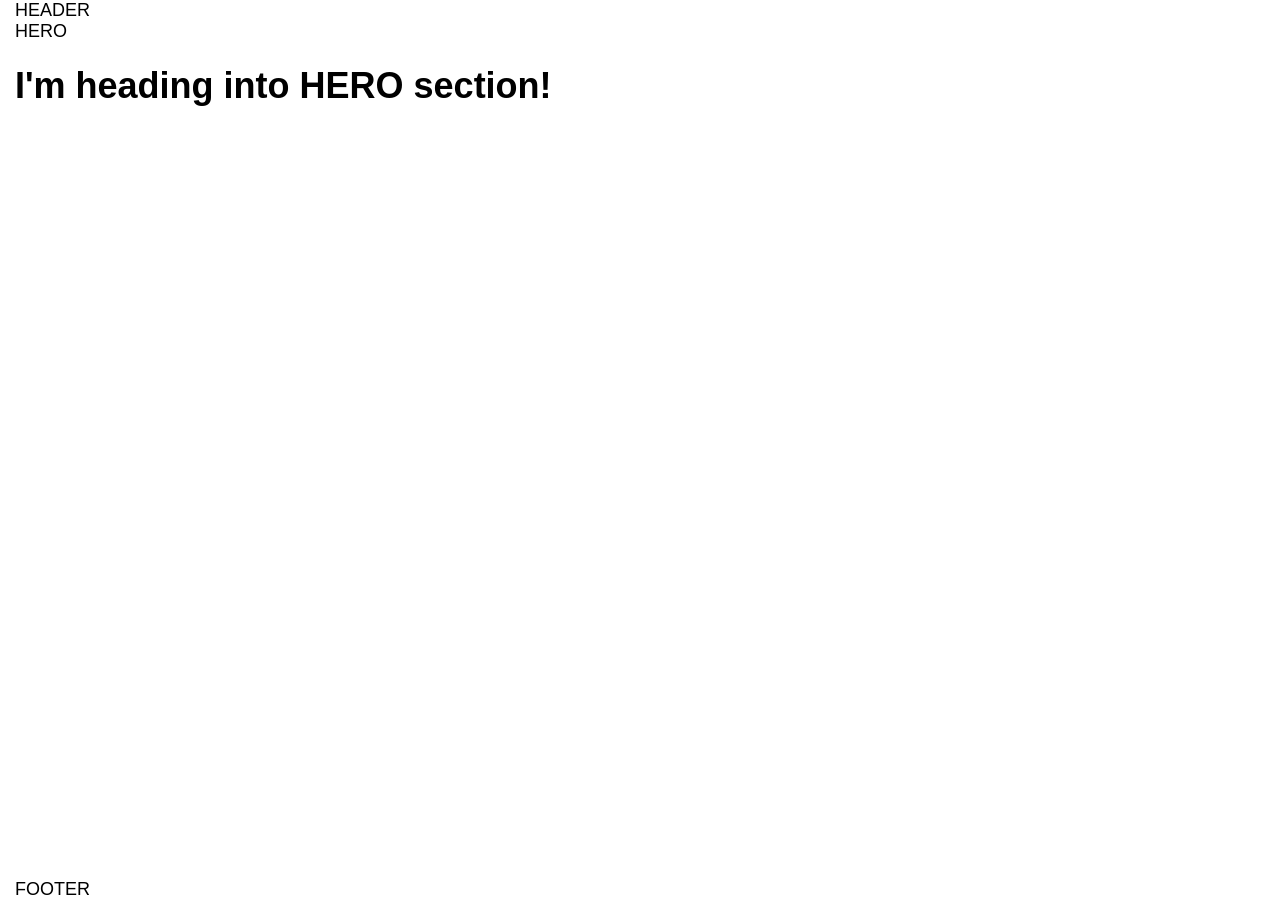
==== app/index.html @ 611d0b97 "initial commit" ====
<!DOCTYPE html>
<html lang="ru" class="html">

<head>
	<!-- Кодировка -->
	<meta charset="UTF-8">
	<!-- Настройки viewport -->
	<meta name="viewport" content="width=device-width, viewport-fit=cover, initial-scale=1.0" />
	<meta http-equiv="X-UA-Compatible" content="IE=edge">
	<!-- Отключение вызова текстовых номеров и почты -->
	<meta name="format-detection" content='telephone=no' />
	<meta name="format-detection" content='address=no' />

	<meta name="theme-color" content='#ffffff' />

	<!-- SEO META Краткое описание, ключевые слова -->
	<meta name="description" content="description" />
	<meta name="keywords" content="keywords" />
	<!-- Ссылка на сайт -->

	<!--  Индексирование странички
		<meta name="robots" content="" />
		Полный запрет - content="noindex, nofollow" или content="none"
		Запрет индексации картинок и ссылок content="noimage, nofollow"
		
		Информация
		<meta name="Author" content="-" />
		<meta name="Copyright" content="-" />
		<meta name="Address" content="-" />
	
		Редирект | перенаправление
		<meta http-equiv='refresh' content='0;url=' /> *0 - время перед началом переадресации в секундах, url - ссылка куда переадресовывать
	
	
		Информации о странице, которая будет выводится в записи социальной сети при репосте сайта (Open Graph)
			Локализация сайта
		<meta property="og:locale" content="ru_RU" />
	
		Тип контента
		<meta property="og:type" content="article" />
	
		Название сайта 
		<meta property="og:site_name" content=""/>
	
	Заголовок страницы
		<meta property="og:title" content=""/>
	
	Описание страницы 
		<meta property="og:description" content=""/>
	
	Ссылка на текущую страницу
		<meta property="og:url" content=""/>
	
	Изображение
		<meta property="og:image" content=""/>  *вставить ссылку в content
	
	
		Twitter Cards
		<meta name="twitter:card" content="summary">
	
		Имя/логин автора 
		<meta name="twitter:site" content="Имя">
	
		Название страницы 
		<meta name="twitter:title" content="META теги">
	
		Описание страницы 
		<meta name="twitter:description" content="про META теги">
	
		Cсылка на изображение
		<meta name="twitter:image" content=""> *вставить ссылку в content	
	-->
	<!-- Favicons -->
	<link rel="apple-touch-icon" sizes="57x57" href="resources/favicons/apple-icon-57x57.png">
	<link rel="apple-touch-icon" sizes="60x60" href="resources/favicons/apple-icon-60x60.png">
	<link rel="apple-touch-icon" sizes="72x72" href="resources/favicons/apple-icon-72x72.png">
	<link rel="apple-touch-icon" sizes="76x76" href="resources/favicons/apple-icon-76x76.png">
	<link rel="apple-touch-icon" sizes="114x114" href="resources/favicons/apple-icon-114x114.png">
	<link rel="apple-touch-icon" sizes="120x120" href="resources/favicons/apple-icon-120x120.png">
	<link rel="apple-touch-icon" sizes="144x144" href="resources/favicons/apple-icon-144x144.png">
	<link rel="apple-touch-icon" sizes="152x152" href="resources/favicons/apple-icon-152x152.png">
	<link rel="apple-touch-icon" sizes="180x180" href="resources/favicons/apple-icon-180x180.png">
	<link rel="icon" type="image/png" sizes="192x192" href="resources/favicons/android-icon-192x192.png">
	<link rel="icon" type="image/png" sizes="32x32" href="resources/favicons/favicon-32x32.png">
	<link rel="icon" type="image/png" sizes="96x96" href="resources/favicons/favicon-96x96.png">
	<link rel="icon" type="image/png" sizes="16x16" href="resources/favicons/favicon-16x16.png">
	<link rel="manifest" href="resources/favicons/manifest.json">
	<meta name="msapplication-TileColor" content="#ffffff">
	<meta name="msapplication-TileImage" content="resources/favicons/ms-icon-144x144.png">
	<meta name="theme-color" content="#ffffff">
	<!--  -->

	<link rel="preload" href="fonts/FuturaPT-Bold.woff2" as="font" type="font/woff2" crossorigin />
	<link rel="preload" href="fonts/FuturaPT-Medium.woff2" as="font" type="font/woff2" crossorigin />
	<link rel="preload" href="fonts/FuturaPT-Book.woff2" as="font" type="font/woff2" crossorigin />

	<!-- <link rel="stylesheet" href="resources/libs/swiper-bundle.min.css" /> -->
	<link rel="stylesheet" href="css/main.min.css" />
	<title>App Title</title>
</head>

<body class="body">
	<header class="header fixed-padding" id="header">
	<div class="header__container container">
		HEADER
	</div>
</header>
	<main class="main-content">
		<section class="hero" id="hero">
	<div class="hero__container container">
		HERO
		<h1 class="hero__heading">I'm heading into HERO section! </h1>
	</div>
</section>
	</main>
	<footer class="footer">
	<div class="footer__container container">
		FOOTER
	</div>
</footer>
	

	<!-- <script src="resources/libs/swiper-bundle.min.js"></script> -->
	<script src="js/main.js"></script>
</body>

</html>
---- app/css/main.min.css ----
html{line-height:1.15;-webkit-text-size-adjust:100%}body{margin:0}details,main{display:block}h1{font-size:2em;margin:.67em 0}hr{-webkit-box-sizing:content-box;box-sizing:content-box;height:0;overflow:visible}code,kbd,pre,samp{font-family:monospace,monospace;font-size:1em}a{background-color:transparent}abbr[title]{border-bottom:none;text-decoration:underline;-webkit-text-decoration:underline dotted;text-decoration:underline dotted}b,strong{font-weight:bolder}small{font-size:80%}sub,sup{font-size:75%;line-height:0;position:relative;vertical-align:baseline}sub{bottom:-.25em}sup{top:-.5em}img{border-style:none;vertical-align:top}button,input,optgroup,select,textarea{font-family:inherit;font-size:100%;line-height:1.15;margin:0}button,input{overflow:visible}button,select{text-transform:none}[type=button],[type=reset],[type=submit],button{-webkit-appearance:button}[type=button]::-moz-focus-inner,[type=reset]::-moz-focus-inner,[type=submit]::-moz-focus-inner,button::-moz-focus-inner{border-style:none;padding:0}[type=button]:-moz-focusring,[type=reset]:-moz-focusring,[type=submit]:-moz-focusring,button:-moz-focusring{outline:ButtonText dotted 1px}legend{-webkit-box-sizing:border-box;box-sizing:border-box;color:inherit;display:table;max-width:100%;padding:0;white-space:normal}progress{vertical-align:baseline}textarea{overflow:auto}[type=checkbox],[type=radio]{-webkit-box-sizing:border-box;box-sizing:border-box;padding:0}[type=number]::-webkit-inner-spin-button,[type=number]::-webkit-outer-spin-button{height:auto}[type=search]{-webkit-appearance:textfield}[type=search]::-webkit-search-decoration{-webkit-appearance:none}::-webkit-file-upload-button{-webkit-appearance:button;font:inherit}summary{display:list-item}[hidden],template{display:none}fieldset{margin:0;padding:0;border:0}button,input[type=checkbox],input[type=radio],input[type=reset],input[type=submit]{cursor:pointer}button:disabled{cursor:default}label{cursor:pointer;-webkit-user-select:none;-moz-user-select:none;-ms-user-select:none;user-select:none}:root{--color-bg:#fff;--color-font:#000}.btn-reset,.input-reset,.link-reset,.list-reset,.text-reset{margin:0;padding:0}*,::after,::before{-webkit-box-sizing:inherit;box-sizing:inherit}.html{-webkit-box-sizing:border-box;box-sizing:border-box;height:100%;width:100%;scroll-behavior:smooth;font-size:100%}.body{display:-webkit-box;display:-ms-flexbox;display:flex;-webkit-box-orient:vertical;-webkit-box-direction:normal;-ms-flex-direction:column;flex-direction:column;width:100%;height:100%;background-color:var(--color-bg);color:var(--color-font);font-family:FuturaPT,sans-serif;font-size:18px}.body::-webkit-scrollbar{width:10px;height:8px;background-color:#fff}.body::-webkit-scrollbar-thumb{background-color:#f85050;border-radius:20px}.header{-webkit-box-flex:0;-ms-flex:0 0 auto;flex:0 0 auto}.main-content{-webkit-box-flex:1;-ms-flex:1 0 auto;flex:1 0 auto;overflow:hidden}.footer{-webkit-box-flex:0;-ms-flex:0 0 auto;flex:0 0 auto}.lock{overflow:hidden}.ios-lock{overflow:hidden;height:100vh;position:fixed;left:0;top:0;width:100%}.container{max-width:1522px;padding-left:15px;padding-right:15px;margin:0 auto}@media (max-width:767.98px) and (orientation:portrait){.container{padding-left:10px;padding-right:10px}}@media (max-height:479.98px) and (max-width:1023px) and (orientation:landscape){.container{padding-left:50px;padding-right:50px}}/*! Basic */.visually-hidden{position:absolute!important;clip:rect(1px 1px 1px 1px);clip:rect(1px,1px,1px,1px);height:1px!important;width:1px!important;padding:0!important;border:0!important;overflow:hidden}/*! Reset classes */.btn-reset{width:auto;border:0;background:0 0;outline:0;color:inherit;font-family:inherit;font:inherit;cursor:pointer;-webkit-font-smoothing:inherit;-moz-osx-font-smoothing:inherit;-webkit-appearance:none;-webkit-transition:-webkit-box-shadow .3s;-o-transition:box-shadow .3s;transition:box-shadow .3s,-webkit-box-shadow .3s}.btn-reset::-moz-focus-inner{border:0;padding:0}.link-reset{outline:0;color:inherit;text-decoration:none}.link-reset:visited{text-decoration:none}.input-reset{outline:0;-webkit-appearance:none}.input-reset::-ms-clear{display:none}.input-reset::-webkit-search-cancel-button,.input-reset::-webkit-search-decoration{-webkit-appearance:none;appearance:none}@media (min-width:992px){.btn-reset:focus{-webkit-box-shadow:0 0 0 3px #8edc44;box-shadow:0 0 0 3px #8edc44;-webkit-transition:-webkit-box-shadow .3s;transition:box-shadow .3s;-o-transition:box-shadow .3s;transition:box-shadow .3s,-webkit-box-shadow .3s}.btn-reset:focus-visible{-webkit-box-shadow:0 0 0 3px #8edc44;box-shadow:0 0 0 3px #8edc44;-webkit-transition:-webkit-box-shadow .3s;transition:box-shadow .3s;-o-transition:box-shadow .3s;transition:box-shadow .3s,-webkit-box-shadow .3s}.btn-reset:focus:not(:focus-visible){-webkit-box-shadow:none;box-shadow:none;-webkit-transition:-webkit-box-shadow .3s;transition:box-shadow .3s;-o-transition:box-shadow .3s;transition:box-shadow .3s,-webkit-box-shadow .3s}.link-reset:focus{-webkit-box-shadow:0 0 0 3px #8edc44;box-shadow:0 0 0 3px #8edc44;-webkit-transition:-webkit-box-shadow .3s;transition:box-shadow .3s;-o-transition:box-shadow .3s;transition:box-shadow .3s,-webkit-box-shadow .3s}.link-reset:focus-visible{-webkit-box-shadow:0 0 0 3px #8edc44;box-shadow:0 0 0 3px #8edc44;-webkit-transition:-webkit-box-shadow .3s;transition:box-shadow .3s;-o-transition:box-shadow .3s;transition:box-shadow .3s,-webkit-box-shadow .3s}.link-reset:focus:not(:focus-visible){-webkit-box-shadow:none;box-shadow:none;-webkit-transition:-webkit-box-shadow .3s;transition:box-shadow .3s;-o-transition:box-shadow .3s;transition:box-shadow .3s,-webkit-box-shadow .3s}.input-reset:focus{-webkit-box-shadow:0 0 0 3px #8edc44;box-shadow:0 0 0 3px #8edc44;-webkit-transition:-webkit-box-shadow .3s;transition:box-shadow .3s;-o-transition:box-shadow .3s;transition:box-shadow .3s,-webkit-box-shadow .3s}.input-reset:focus-visible{-webkit-box-shadow:0 0 0 3px #8edc44;box-shadow:0 0 0 3px #8edc44;-webkit-transition:-webkit-box-shadow .3s;transition:box-shadow .3s;-o-transition:box-shadow .3s;transition:box-shadow .3s,-webkit-box-shadow .3s}.input-reset:focus:not(:focus-visible){-webkit-box-shadow:none;box-shadow:none;-webkit-transition:-webkit-box-shadow .3s;transition:box-shadow .3s;-o-transition:box-shadow .3s;transition:box-shadow .3s,-webkit-box-shadow .3s}}.list-reset{text-indent:0;list-style:url("data:image/svg+xml,%3Csvg xmlns='http://www.w3.org/2000/svg'/%3E");line-height:1}.text-reset{font-size:inherit;font-weight:400;font-style:normal;line-height:1}.main-heading{font-size:64px;font-weight:700}@media (max-width:1507px){.main-heading{font-size:45px}}@media (max-width:991.98px){.main-heading{font-size:35px}}@media (max-width:767.98px){.main-heading{font-size:30px}}@media (max-width:479.98px){.main-heading{font-size:20px}}.main-text{font-weight:400;font-size:18px;line-height:1.1}@media (max-width:991.98px){.main-text{font-size:16px}}@media (max-width:767.98px){.main-text{font-size:16px}}@media (max-width:479.98px){.main-text{font-size:16px}}
/*# sourceMappingURL=main.min.css.map */
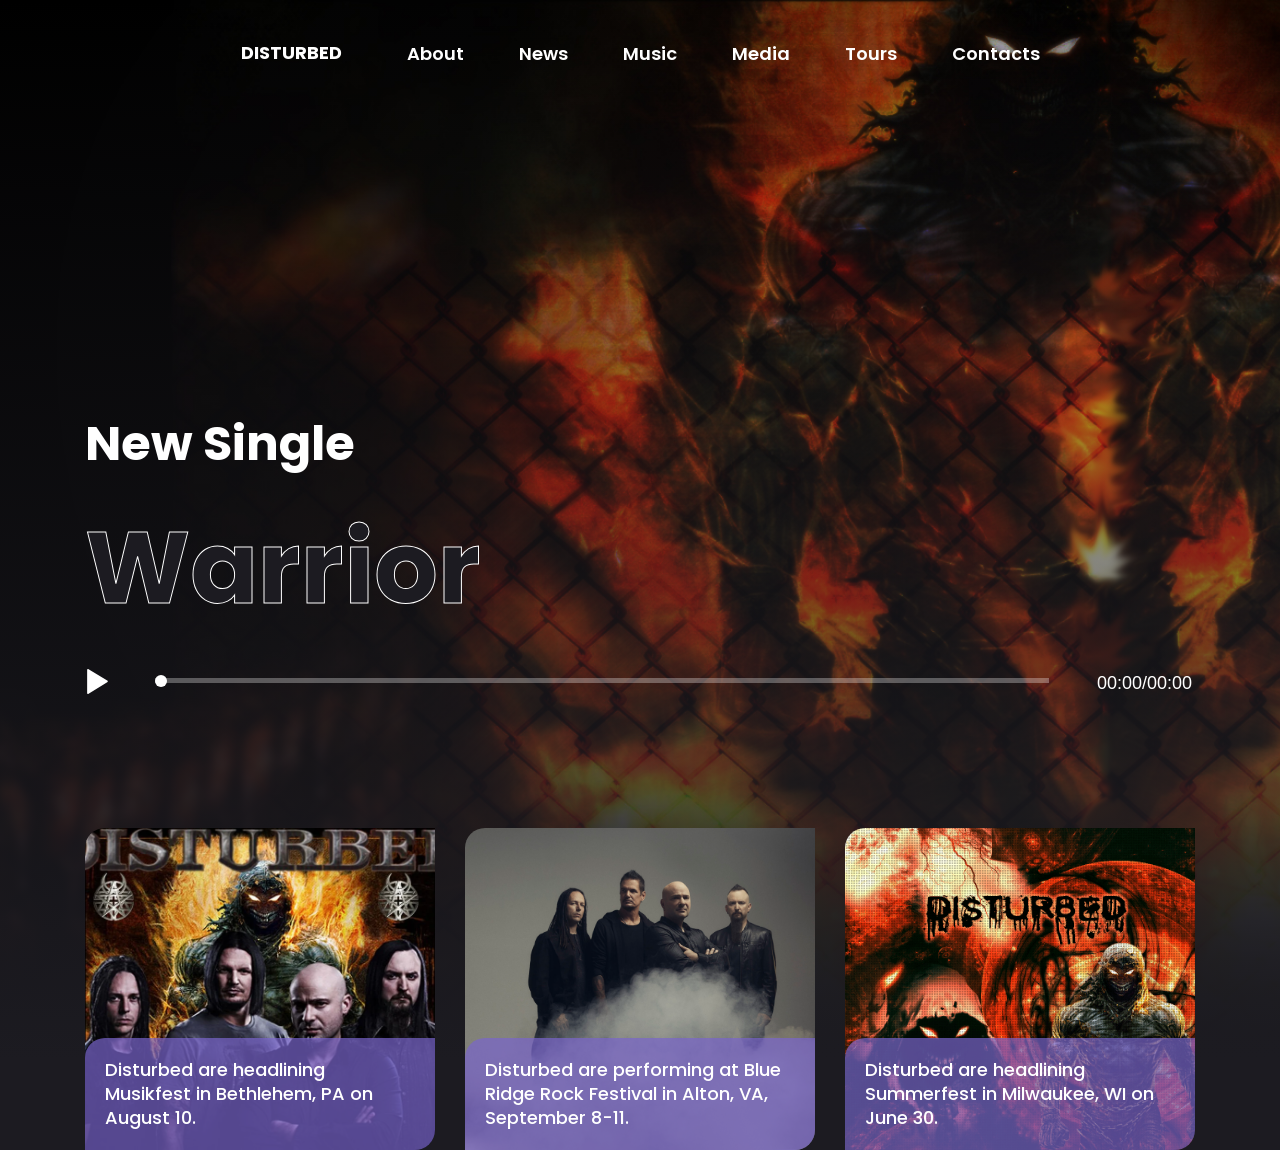
==== commit a5b00499: "feat: hero section" ====
--- a/app/index.html
+++ b/app/index.html
@@ -11,65 +11,28 @@
 	<meta name="format-detection" content='telephone=no' />
 	<meta name="format-detection" content='address=no' />
 
-	<meta name="theme-color" content='#ffffff' />
+	<meta name="theme-color" content='#1c1b21' />
 
 	<!-- SEO META Краткое описание, ключевые слова -->
-	<meta name="description" content="description" />
-	<meta name="keywords" content="keywords" />
-	<!-- Ссылка на сайт -->
+	<link rel="canonical" href="https://grafit-off.github.io/disturbed/build/">
+	<meta name="robots" content="index, follow">
+	<link rel="shortlink" href="https://grafit-off.github.io/disturbed/build/">
+	<meta name="description" content="The official Disturbed website">
+	<meta name="keywords"
+		content="Disturbed, David Draiman, Dan Donegan, Mike Wengren, Jon Moyer, Evolution, Are You Ready, Rock, Metal, Heavy Metal, Sound of Silence, New Album, New Music, Tour, Merch, Tour Dates, Preorder, Pre-order">
+	<meta property="og:site_name" content="Disturbed">
+	<meta property="og:type" content="website">
+	<meta property="og:url" content="https://grafit-off.github.io/disturbed/build/">
+	<meta property="og:title" content="Disturbed | Official Website">
+	<meta property="og:description" content="The official Disturbed website">
+	<meta property="og:image"
+		content="https://www.disturbed1.com/sites/g/files/g2000013371/files/2021-12/Disturbed-FBOG_0.jpg">
+	<meta name="twitter:card" content="summary_large_image">
+	<meta name="twitter:description" content="The official Disturbed website">
+	<meta name="twitter:title" content="Disturbed | Official Website">
+	<meta name="twitter:image"
+		content="https://www.disturbed1.com/sites/g/files/g2000013371/files/2021-12/Disturbed-FBOG_0.jpg">
 
-	<!--  Индексирование странички
-		<meta name="robots" content="" />
-		Полный запрет - content="noindex, nofollow" или content="none"
-		Запрет индексации картинок и ссылок content="noimage, nofollow"
-		
-		Информация
-		<meta name="Author" content="-" />
-		<meta name="Copyright" content="-" />
-		<meta name="Address" content="-" />
-	
-		Редирект | перенаправление
-		<meta http-equiv='refresh' content='0;url=' /> *0 - время перед началом переадресации в секундах, url - ссылка куда переадресовывать
-	
-	
-		Информации о странице, которая будет выводится в записи социальной сети при репосте сайта (Open Graph)
-			Локализация сайта
-		<meta property="og:locale" content="ru_RU" />
-	
-		Тип контента
-		<meta property="og:type" content="article" />
-	
-		Название сайта 
-		<meta property="og:site_name" content=""/>
-	
-	Заголовок страницы
-		<meta property="og:title" content=""/>
-	
-	Описание страницы 
-		<meta property="og:description" content=""/>
-	
-	Ссылка на текущую страницу
-		<meta property="og:url" content=""/>
-	
-	Изображение
-		<meta property="og:image" content=""/>  *вставить ссылку в content
-	
-	
-		Twitter Cards
-		<meta name="twitter:card" content="summary">
-	
-		Имя/логин автора 
-		<meta name="twitter:site" content="Имя">
-	
-		Название страницы 
-		<meta name="twitter:title" content="META теги">
-	
-		Описание страницы 
-		<meta name="twitter:description" content="про META теги">
-	
-		Cсылка на изображение
-		<meta name="twitter:image" content=""> *вставить ссылку в content	
-	-->
 	<!-- Favicons -->
 	<link rel="apple-touch-icon" sizes="57x57" href="resources/favicons/apple-icon-57x57.png">
 	<link rel="apple-touch-icon" sizes="60x60" href="resources/favicons/apple-icon-60x60.png">
@@ -90,37 +53,98 @@
 	<meta name="theme-color" content="#ffffff">
 	<!--  -->
 
-	<link rel="preload" href="fonts/FuturaPT-Bold.woff2" as="font" type="font/woff2" crossorigin />
-	<link rel="preload" href="fonts/FuturaPT-Medium.woff2" as="font" type="font/woff2" crossorigin />
-	<link rel="preload" href="fonts/FuturaPT-Book.woff2" as="font" type="font/woff2" crossorigin />
+	<link rel="preload" href="fonts/Poppins-Bold.woff2" as="font" type="font/woff2" crossorigin />
+	<link rel="preload" href="fonts/Poppins-Medium.woff2" as="font" type="font/woff2" crossorigin />
+	<link rel="preload" href="fonts/Poppins-Regular.woff2" as="font" type="font/woff2" crossorigin />
+	<link rel="preload" href="fonts/Poppins-SemiBold.woff2" as="font" type="font/woff2" crossorigin />
 
+	<link rel="stylesheet" href="resources/libs/openplayer.min.css" />
 	<!-- <link rel="stylesheet" href="resources/libs/swiper-bundle.min.css" /> -->
 	<link rel="stylesheet" href="css/main.min.css" />
-	<title>App Title</title>
+	<title>Disturbed | Official Website</title>
 </head>
 
 <body class="body">
 	<header class="header fixed-padding" id="header">
 	<div class="header__container container">
-		HEADER
+		<a class="header__logo link-reset">
+			DISTURBed
+		</a>
+		<nav class="header__nav nav">
+			<ul class="nav__list list-reset">
+				<li class="nav__item">
+					<a href="#" class="nav__link link-reset">About</a>
+				</li>
+				<li class="nav__item">
+					<a href="#" class="nav__link link-reset">News</a>
+				</li>
+				<li class="nav__item">
+					<a href="#" class="nav__link link-reset">Music</a>
+				</li>
+				<li class="nav__item">
+					<a href="#" class="nav__link link-reset">Media</a>
+				</li>
+				<li class="nav__item">
+					<a href="#" class="nav__link link-reset">Tours</a>
+				</li>
+				<li class="nav__item">
+					<a href="#" class="nav__link link-reset">Contacts</a>
+				</li>
+			</ul>
+		</nav>
+		<button class="header__burger btn-reset burger" aria-label="Open navigation menu" aria-hidden="true">
+			<span class="burger__middle-line"></span>
+		</button>
 	</div>
 </header>
 	<main class="main-content">
 		<section class="hero" id="hero">
 	<div class="hero__container container">
-		HERO
-		<h1 class="hero__heading">I'm heading into HERO section! </h1>
+		<h1 class="hero__heading main-heading text-reset">
+			New Single
+			<span class="song">Warrior</span>
+		</h1>
+
+		<audio id="audio-hero" class="op-player__media" controls playsinline>
+			<source src="resources/audio/Disturbed-Warrior.mp3" type="audio/mpeg">
+			The audio tag is not supported by your browser.
+			<a href="resources/audio/Disturbed-Warrior.mp3" download>Download a song</a>.
+		</audio>
+
+		<ul class="hero__list list-reset">
+			<li class="hero__item hero-item">
+				<img src="img/hero-1.webp" alt="Member of music band Disturbed" class="hero-item__image">
+				<p class="hero-item__text text-reset">
+					Disturbed are headlining Musikfest in Bethlehem, PA on August 10.
+				</p>
+				<a href="#" class="hero-item__link link-reset" aria-label="About upcoming album"></a>
+			</li>
+			<li class="hero__item hero-item">
+				<img src="img/hero-2.jpg" alt="Member of music band Disturbed" class="hero-item__image">
+				<p class="hero-item__text text-reset">
+					Disturbed are performing at Blue Ridge Rock Festival in Alton, VA, September 8-11.
+				</p>
+				<a href="#" class="hero-item__link link-reset" aria-label="About upcoming album"></a>
+			</li>
+			<li class="hero__item hero-item">
+				<img src="img/hero-3.webp" alt="Member of music band Disturbed" class="hero-item__image">
+				<p class="hero-item__text text-reset">
+					Disturbed are headlining Summerfest in Milwaukee, WI on June 30.
+				</p>
+				<a href="#" class="hero-item__link link-reset" aria-label="About upcoming album"></a>
+			</li>
+		</ul>
+
+
 	</div>
 </section>
 	</main>
-	<footer class="footer">
-	<div class="footer__container container">
-		FOOTER
-	</div>
-</footer>
+	
 	
 
 	<!-- <script src="resources/libs/swiper-bundle.min.js"></script> -->
+	<script src="resources/libs/openplayer.min.js"></script>
+
 	<script src="js/main.js"></script>
 </body>
 
--- a/app/resources/libs/openplayer.min.css
+++ b/app/resources/libs/openplayer.min.css
@@ -0,0 +1 @@
+@-webkit-keyframes progress{0%{background-position:0 0}to{background-position:-75px 0}}@keyframes progress{0%{background-position:0 0}to{background-position:-75px 0}}.op-player{-webkit-text-size-adjust:100%;-moz-text-size-adjust:100%;text-size-adjust:100%;background:#000;font-family:sans-serif;line-height:1.15;min-height:30px;position:relative}.op-player__video{overflow:hidden}.op-player,.op-player *,.op-player :after,.op-player :before{box-sizing:border-box}.op-player__media{display:inline-block;height:auto;object-fit:contain;position:relative;width:100%!important}.op-player [aria-hidden=true]{display:none}.op-player__audio{background:#000}.op-player .media-controls.mac.fullscreen>.controls-bar{display:none}.op-player__loader{-webkit-animation:spin 1s linear infinite;animation:spin 1s linear infinite;border:5px solid #fff;border-radius:50%;border-top-color:red}@-webkit-keyframes spin{0%{-webkit-transform:rotate(0deg);transform:rotate(0deg)}to{-webkit-transform:rotate(359deg);transform:rotate(359deg)}}@keyframes spin{0%{-webkit-transform:rotate(0deg);transform:rotate(0deg)}to{-webkit-transform:rotate(359deg);transform:rotate(359deg)}}.op-controls{background:rgba(0,0,0,.2);border-bottom-left-radius:inherit;border-bottom-right-radius:inherit;bottom:0;color:#fff;display:flex;font-size:.85em;padding:0 4px;pointer-events:all;position:absolute;transition:bottom .3s ease;width:100%;z-index:3}.op-controls.op-controls__stacked{flex-direction:column}.op-controls--hidden .op-controls{bottom:-36px;pointer-events:none}.op-player__video .op-controls{margin-top:5px;padding-top:11px}.op-controls *{flex-grow:0;pointer-events:all}.op-controls button,.op-player__play,.op-settings__back{-webkit-appearance:button;appearance:button;background:transparent;border:none;cursor:pointer;font-family:inherit;font-size:100%;line-height:1.15;margin:0;overflow:visible;position:relative;text-transform:none}.op-controls button{padding:2px 4px 3px;z-index:4}.op-controls button>span{color:#fff}.op-controls .op-controls__container{position:relative}.op-player__loader{height:60px;margin-left:-30px;margin-top:-30px;top:calc(50% - 20px);width:60px}.op-player__loader,.op-player__play{display:block;left:50%;position:absolute;z-index:2}.op-player__play{background:transparent;border:0;border-color:transparent transparent transparent #fff;border-style:solid;border-width:26px 0 26px 46px;cursor:pointer;height:52px;margin-left:-18px;margin-top:-23px;padding:0;top:calc(50% - 23px);transition:all .1s ease;width:0;will-change:border-width}.op-player__play>span{clip:rect(0,0,0,0);border:0;-webkit-clip-path:inset(50%);clip-path:inset(50%);height:1px;overflow:hidden;padding:0;position:absolute;white-space:nowrap;width:1px}.op-player__play--paused{border-style:double;border-width:0 0 0 46px}.op-player__play:hover{border-color:transparent transparent transparent red}.op-controls--hidden .op-player__loader,.op-controls--hidden .op-player__play{top:50%}.op-controls--hidden .op-player__play{margin-top:-26px}.op-controls button::-moz-focus-inner,.op-player__play::-moz-focus-inner,.op-settings__back{border-style:none;padding:0}.op-controls button:-moz-focusing,.op-player__play:-moz-focusing,.op-settings__back{outline:1px dotted ButtonText}.op-controls button:before{color:#fff;display:inline-block;height:15px;margin-left:.2em;margin-right:.2em;text-align:center;width:15px}.op-controls-layer__bottom,.op-controls-layer__center,.op-controls-layer__top{display:flex}.op-controls .op-control__left{justify-self:flex-start}.op-controls .op-control__middle{justify-self:center}.op-controls .op-control__right{justify-self:flex-end;margin-left:auto}.op-controls .op-control__right~.op-control__right{margin-left:0}.op-controls button:hover{opacity:.5}.op-controls .op-control--no-hover:hover{opacity:1}.op-controls button,.op-controls input[type=range]{touch-action:manipulation}.op-controls .op-controls-time{margin:4px 3px}.op-controls__playpause:before{content:url([data-uri])}.op-controls__playpause--pause:before{content:url([data-uri])}.op-controls__playpause--replay:before{content:url([data-uri])}.op-controls__fullscreen:before{content:url([data-uri]);width:20px!important}.op-controls__fullscreen--out:before{content:url([data-uri]);width:20px!important}.op-controls__mute:before{content:url([data-uri]);width:18px!important}.op-controls__mute--half:before{content:url([data-uri]);width:18px!important}.op-controls__mute--muted:before{content:url([data-uri]);width:18px!important}.op-controls__captions:before{content:url([data-uri]);width:20px!important}.op-controls__captions.op-controls__captions--on:before{-webkit-filter:invert(73%) sepia(71%) saturate(6868%) hue-rotate(356deg) brightness(101%) contrast(126%);filter:invert(73%) sepia(71%) saturate(6868%) hue-rotate(356deg) brightness(101%) contrast(126%)}.op-controls__settings:before{content:url([data-uri])}.op-settings{background:rgba(28,28,28,.9);bottom:48px;color:#fff;font-size:.85em;overflow:hidden;position:absolute;right:5px;text-shadow:0 0 2px rgba(0,0,0,.5);transition:right .2s ease;-webkit-user-select:none;-ms-user-select:none;user-select:none;will-change:width,height;z-index:4}.op-player__audio .op-settings{bottom:32px;right:0}.op-settings--sliding{right:-999px}.op-settings__menu{margin:0;overflow-x:hidden;overflow-y:auto;padding:0}.op-settings__menu-item,.op-settings__submenu-item{display:table-row;outline:none;padding:0}.op-settings__menu-label,.op-settings__submenu-label{display:table-cell;padding:5px 15px;vertical-align:middle}.op-settings__menu-label>img,.op-settings__menu-label>svg,.op-settings__submenu-label>img,.op-settings__submenu-label>svg{max-height:20px}.op-settings__submenu-item,.op-settings__submenu-label{display:block}.op-settings__submenu-item{cursor:pointer}.op-settings__submenu-item[aria-checked=true] .op-settings__submenu-label{background-image:url([data-uri]);background-position:left 4px center;background-repeat:no-repeat;background-size:18px;padding:8px 15px 8px 25px}.op-settings__menu-content{background-image:url([data-uri]);background-position:right 0 center;background-repeat:no-repeat;background-size:32px 32px;cursor:pointer;display:table-cell;padding:0 38px 0 15px;vertical-align:middle}.op-settings__header{padding:5px}.op-settings__back{background-image:url([data-uri]);background-position:left 0 center;background-repeat:no-repeat;background-size:20px 32px;color:inherit;height:100%;padding:0 10px 0 20px}.op-controls input[type=range],.op-controls progress{-webkit-appearance:none;appearance:none;border:0;height:5px;left:0;margin:0;position:absolute;top:0;transition:none;width:100%}.op-controls input[type=range]{-webkit-tap-highlight-color:transparent;background:transparent;height:0;padding:2.5px 0;z-index:3}.op-controls input[type=range]:focus,.op-controls progress{outline:none}.op-controls input[type=range]::-moz-focus-outer{border:0}.op-controls input[type=range]::-webkit-slider-runnable-track{background:0 0;border:0;cursor:pointer;height:8px;-webkit-user-select:none;user-select:none}.op-controls input[type=range]::-moz-range-track{background:0 0;border:0;cursor:pointer;height:8px;user-select:none}.op-controls input[type=range]::-ms-track{background:0 0;border:0;cursor:pointer;height:8px;-ms-user-select:none;user-select:none}.op-controls input[type=range]::-webkit-slider-thumb{-webkit-appearance:none;appearance:none;background:#fff;border:2px solid transparent;border-radius:100%;box-sizing:border-box;height:12px;margin-top:-2px;position:relative;width:12px}.op-controls input[type=range]::-moz-range-thumb{appearance:none;background:#fff;border:2px solid transparent;border-radius:100%;box-sizing:border-box;height:12px;margin-top:-2px;position:relative;width:12px}.op-controls input[type=range]::-ms-thumb{appearance:none;background:#fff;border:2px solid transparent;border-radius:100%;box-sizing:border-box;height:12px;margin-top:-2px;position:relative;width:12px}.op-controls input[type=range]::-ms-tooltip{display:none}.op-controls input[type=range]::-ms-fill-lower,.op-controls input[type=range]::-ms-fill-upper{background:transparent}.op-controls input[type=range]::-ms-ticks-after,.op-controls input[type=range]::-ms-ticks-before{display:none!important}.op-controls .op-controls__progress--seek.loading{-webkit-animation:progress 2s linear infinite;animation:progress 2s linear infinite;background:linear-gradient(-45deg,hsla(0,0%,100%,.3) 25%,transparent 0,transparent 50%,hsla(0,0%,100%,.3) 0,hsla(0,0%,100%,.3) 75%,transparent 0,transparent);background-repeat:repeat-x;background-size:25px 25px}.op-controls .op-controls__progress--seek.error{background:linear-gradient(-45deg,red 25%,transparent 0,transparent 50%,red 0,red 75%,transparent 0,transparent);background-repeat:repeat-x;background-size:25px 25px}.op-controls--hidden .op-controls .op-controls__progress--seek::-webkit-slider-thumb{background:transparent}.op-controls--hidden .op-controls .op-controls__progress--seek::-moz-range-thumb{background:transparent}.op-controls--hidden .op-controls .op-controls__progress--seek::-ms-thumb{background:transparent}.op-player__media[op-live__enabled]:not([op-dvr__enabled])+.op-controls .op-controls__progress--seek{display:none}.op-player__media[op-live__enabled]:not([op-dvr__enabled])+.op-controls .op-controls__progress,.op-player__media[op-live__enabled]:not([op-dvr__enabled])+.op-controls .op-controls__progress--buffer,.op-player__media[op-live__enabled]:not([op-dvr__enabled])+.op-controls .op-controls__progress--played{background-color:#eee;pointer-events:none}.op-controls progress{display:inline-block;vertical-align:baseline}.op-controls progress::-webkit-progress-bar{background:0 0}.op-controls progress::-moz-progress-bar{background:0 0}.op-controls .op-controls__progress{flex-grow:2}.op-controls .op-controls__progress,.op-controls .op-controls__progress:hover,.op-controls .op-controls__volume,.op-controls .op-controls__volume:hover{cursor:pointer}.op-controls__progress,.op-controls__volume{display:inline-block;height:5px;margin-left:10px;margin-top:9px;pointer-events:all;position:relative}.op-player__video .op-controls__progress{bottom:34px;left:8px;margin-left:-8px;position:absolute;width:100%}.op-player__video .op-controls.op-controls__stacked .op-controls__progress{bottom:0;position:relative}.op-controls progress::-webkit-progress-value{background:currentColor}.op-controls progress::-moz-progress-bar{background:currentColor}.op-controls__progress--buffer::-webkit-progress-value{-webkit-transition:width .2s ease;transition:width .2s ease}.op-controls__progress--played::-webkit-progress-value,.op-controls__volume--display::-webkit-progress-value{max-width:99%;-webkit-transition:none;transition:none}.op-player__video .op-controls__progress--played::-webkit-progress-value{max-width:100%}.op-controls__progress--buffer::-moz-progress-bar{-moz-transition:width .2s ease;transition:width .2s ease}.op-controls__progress--played::-moz-progress-bar,.op-controls__volume--display::-moz-progress-bar{max-width:99%;-moz-transition:none;transition:none}.op-controls .op-controls__progress--played,.op-controls .op-controls__volume--display{background:0 0;color:red;transition:all .2s ease;z-index:2}.op-controls .op-controls__volume--display{background:hsla(0,0%,100%,.35)}.op-controls .op-controls__progress--buffer{background:hsla(0,0%,100%,.3);color:hsla(0,0%,100%,.25)}.op-ads--active .op-controls .op-controls__progress--seek{pointer-events:none}.op-ads--active .op-controls .op-controls__progress--played{color:#fecb2f}.op-ads--active .op-controls .op-controls__progress--buffer{color:transparent}.op-ads--active .op-controls .op-controls__progress--seek::-webkit-slider-thumb{display:none}.op-ads--active .op-controls .op-controls__progress--seek::-moz-range-thumb{display:none}.op-ads--active .op-controls .op-controls__progress--seek::-ms-thumb{display:none}.op-ads--active .op-controls .op-controls__progress--seek::-webkit-slider-runnable-track{cursor:default}.op-ads--active .op-controls .op-controls__progress--seek::-moz-range-track{cursor:default}.op-ads--active .op-controls .op-controls__progress--seek::-ms-track{cursor:default}.op-ads--active .op-controls .op-control__hide-in-ad{cursor:default;display:none;pointer-events:none}.op-status{color:#fff;font-weight:400;left:0;padding:20px 0;position:absolute;text-align:center;top:30px;-webkit-transform:translateY(-40px);transform:translateY(-40px);transition:all .3s ease;width:100%;z-index:4}.op-status>span{background:rgba(0,0,0,.7);-webkit-box-decoration-break:clone;box-decoration-break:clone;line-height:150%;padding:3px 10px}.op-player__audio .op-status{top:23px}.op-controls__tooltip{background:#eee;border:1px solid #000;bottom:100%;color:#000;display:none;left:0;margin-bottom:10px;padding:1px 4px;position:absolute;text-align:center;-webkit-transform:translateX(0);transform:translateX(0)}.op-player__video .op-controls__tooltip{margin-bottom:10px}.op-controls__tooltip:after,.op-controls__tooltip:before{content:"";height:0;left:0;margin:0 auto;position:absolute;right:0;top:100%;width:0}.op-controls__tooltip:before{border-left:8px solid transparent;border-right:8px solid transparent;border-top:8px solid #000}.op-controls__tooltip:after{border-left:7px solid transparent;border-right:7px solid transparent;border-top:7px solid #eee}.op-controls__tooltip--visible{display:block}.op-controls__volume{margin-left:0;width:70px}.op-controls .op-controls__mute:before{text-align:left}.op-player__video .op-controls__volume{margin-top:10px}.op-player__unmute{background:rgba(0,0,0,.7);color:#fff;cursor:pointer;left:0;padding:5px;position:absolute;top:0;z-index:3}.op-player[data-fullscreen=true] .op-controls{z-index:2147483648}.op-player[data-fullscreen=true].op-controls--hidden{cursor:none}.op-player[data-fullscreen=true].op-controls--hidden .op-controls{bottom:-40px}.op-player video::-webkit-media-controls,.op-player video::-webkit-media-text-track-container{display:none!important}.op-captions{bottom:0;color:#fff;display:none;font-weight:400;left:0;padding:20px 0;position:absolute;text-align:center;-webkit-transform:translateY(-40px);transform:translateY(-40px);transition:-webkit-transform .3s ease;transition:transform .3s ease;transition:transform .3s ease,-webkit-transform .3s ease;width:100%;z-index:1}.op-controls--hidden .op-captions{bottom:-32px}.op-captions--on{display:block}.op-captions>span{background:rgba(0,0,0,.7);-webkit-box-decoration-break:clone;box-decoration-break:clone;line-height:150%;padding:3px 10px}.op-player__audio.op-captions--detected{background:transparent;min-height:95px}.op-player__audio.op-captions--detected .op-captions{bottom:-10px;padding:0}.op-player__audio.op-captions--detected .op-captions>span{background:transparent;color:#000}.op-player__audio.op-captions--detected .op-controls{background:#000;bottom:auto}.op-player__audio.op-captions--detected .op-settings{bottom:auto;top:35px}.op-controls .op-controls__captions--on:before{color:red}.op-captions__menu{bottom:36px;left:50%;min-width:73px;overflow:visible;-webkit-transform:translate(-50%);transform:translate(-50%);z-index:10}.op-captions__menu:after{border-left:10px solid transparent;border-right:10px solid transparent;border-top:10px solid rgba(28,28,28,.9);content:"";height:0;left:0;margin:0 auto;position:absolute;right:0;top:100%;width:0}::cue{color:#ccc}video:-webkit-media-text-track-display{top:-15%}.op-levels__menu{bottom:36px;left:50%;min-width:73px;overflow:visible;-webkit-transform:translate(-50%);transform:translate(-50%);z-index:10}.op-levels__menu:after{border-left:10px solid transparent;border-right:10px solid transparent;border-top:10px solid rgba(28,28,28,.9);content:"";height:0;left:0;margin:0 auto;position:absolute;right:0;top:100%;width:0}.op-ads{height:100%;left:0;position:absolute;top:0;width:100%}.op-ads--active{overflow:hidden}.op-ads--active .op-captions,.op-ads--active .op-controls__captions,.op-ads--active .op-controls__settings{display:none}.op-ads--active .op-controls__fullscreen{float:right}.op-ads--active .op-controls .op-control__right~.op-control__right{margin-left:auto}.op-ads--active .op-ads{z-index:1}.op-player[data-fullscreen=true].op-ads--active .op-ads{z-index:2147483645}.op-ads__click-container{background-color:#807f80;color:#fff;cursor:default;display:none;padding:5px;pointer-events:auto;position:absolute;right:0;text-align:center;top:0;z-index:100}.op-ads__click-container--visible{display:block}.op-player[data-fullscreen=true].op-ads--active .op-ads__click-container{z-index:2147483647}.op-player__audio .op-ads{display:none}.op-ads__skip{color:#fff}.op-player:focus,.op-player>.op-controls :focus,.op-player__play:focus{outline:1px dotted #999}.op-player.op-player__keyboard--inactive .op-player__play:focus,.op-player.op-player__keyboard--inactive:focus,.op-player.op-player__keyboard--inactive>.op-controls :focus{outline:none}.op-player.op-player__full{bottom:0;left:0;overflow:hidden;position:fixed;right:0;top:0;z-index:-100}.op-player__full .op-ads,.op-player__full .op-player__media{height:auto;left:50%;min-height:100%;min-width:100%;position:absolute;top:50%;-webkit-transform:translate(-50%,-50%);transform:translate(-50%,-50%);width:auto!important}.op-player__fit--wrapper{height:100%;position:relative;width:100%}.op-player.op-player__fit{background:#000;height:100%;left:0;overflow:hidden;position:absolute;top:0;width:100%}.op-player__fit .op-ads,.op-player__fit .op-player__media{border:0;display:block;height:100%;min-height:100%;width:100%}.op-player__ios--iphone .op-player__play{margin-top:-5px}.op-player.op-player__ios--iphone video::-webkit-media-controls,.op-player.op-player__ios--iphone video::-webkit-media-text-track-container{display:block!important}.op-player.op-player__ios--iphone video::cue{color:transparent;font-size:.001px}.op-player.op-player__ios--iphone video::-webkit-media-text-track-display-backdrop{background:transparent!important}.op-player[data-fullscreen=true].op-player__ios--iphone video::cue{color:#fff;font-size:medium}.op-player[data-fullscreen=true].op-player.op-player__ios--iphone video::-webkit-media-text-track-display-backdrop{background:rgba(0,0,0,.498)!important}
--- a/app/css/main.min.css
+++ b/app/css/main.min.css
@@ -1,2 +1,2 @@
-html{line-height:1.15;-webkit-text-size-adjust:100%}body{margin:0}details,main{display:block}h1{font-size:2em;margin:.67em 0}hr{-webkit-box-sizing:content-box;box-sizing:content-box;height:0;overflow:visible}code,kbd,pre,samp{font-family:monospace,monospace;font-size:1em}a{background-color:transparent}abbr[title]{border-bottom:none;text-decoration:underline;-webkit-text-decoration:underline dotted;text-decoration:underline dotted}b,strong{font-weight:bolder}small{font-size:80%}sub,sup{font-size:75%;line-height:0;position:relative;vertical-align:baseline}sub{bottom:-.25em}sup{top:-.5em}img{border-style:none;vertical-align:top}button,input,optgroup,select,textarea{font-family:inherit;font-size:100%;line-height:1.15;margin:0}button,input{overflow:visible}button,select{text-transform:none}[type=button],[type=reset],[type=submit],button{-webkit-appearance:button}[type=button]::-moz-focus-inner,[type=reset]::-moz-focus-inner,[type=submit]::-moz-focus-inner,button::-moz-focus-inner{border-style:none;padding:0}[type=button]:-moz-focusring,[type=reset]:-moz-focusring,[type=submit]:-moz-focusring,button:-moz-focusring{outline:ButtonText dotted 1px}legend{-webkit-box-sizing:border-box;box-sizing:border-box;color:inherit;display:table;max-width:100%;padding:0;white-space:normal}progress{vertical-align:baseline}textarea{overflow:auto}[type=checkbox],[type=radio]{-webkit-box-sizing:border-box;box-sizing:border-box;padding:0}[type=number]::-webkit-inner-spin-button,[type=number]::-webkit-outer-spin-button{height:auto}[type=search]{-webkit-appearance:textfield}[type=search]::-webkit-search-decoration{-webkit-appearance:none}::-webkit-file-upload-button{-webkit-appearance:button;font:inherit}summary{display:list-item}[hidden],template{display:none}fieldset{margin:0;padding:0;border:0}button,input[type=checkbox],input[type=radio],input[type=reset],input[type=submit]{cursor:pointer}button:disabled{cursor:default}label{cursor:pointer;-webkit-user-select:none;-moz-user-select:none;-ms-user-select:none;user-select:none}:root{--color-bg:#fff;--color-font:#000}.btn-reset,.input-reset,.link-reset,.list-reset,.text-reset{margin:0;padding:0}*,::after,::before{-webkit-box-sizing:inherit;box-sizing:inherit}.html{-webkit-box-sizing:border-box;box-sizing:border-box;height:100%;width:100%;scroll-behavior:smooth;font-size:100%}.body{display:-webkit-box;display:-ms-flexbox;display:flex;-webkit-box-orient:vertical;-webkit-box-direction:normal;-ms-flex-direction:column;flex-direction:column;width:100%;height:100%;background-color:var(--color-bg);color:var(--color-font);font-family:FuturaPT,sans-serif;font-size:18px}.body::-webkit-scrollbar{width:10px;height:8px;background-color:#fff}.body::-webkit-scrollbar-thumb{background-color:#f85050;border-radius:20px}.header{-webkit-box-flex:0;-ms-flex:0 0 auto;flex:0 0 auto}.main-content{-webkit-box-flex:1;-ms-flex:1 0 auto;flex:1 0 auto;overflow:hidden}.footer{-webkit-box-flex:0;-ms-flex:0 0 auto;flex:0 0 auto}.lock{overflow:hidden}.ios-lock{overflow:hidden;height:100vh;position:fixed;left:0;top:0;width:100%}.container{max-width:1522px;padding-left:15px;padding-right:15px;margin:0 auto}@media (max-width:767.98px) and (orientation:portrait){.container{padding-left:10px;padding-right:10px}}@media (max-height:479.98px) and (max-width:1023px) and (orientation:landscape){.container{padding-left:50px;padding-right:50px}}/*! Basic */.visually-hidden{position:absolute!important;clip:rect(1px 1px 1px 1px);clip:rect(1px,1px,1px,1px);height:1px!important;width:1px!important;padding:0!important;border:0!important;overflow:hidden}/*! Reset classes */.btn-reset{width:auto;border:0;background:0 0;outline:0;color:inherit;font-family:inherit;font:inherit;cursor:pointer;-webkit-font-smoothing:inherit;-moz-osx-font-smoothing:inherit;-webkit-appearance:none;-webkit-transition:-webkit-box-shadow .3s;-o-transition:box-shadow .3s;transition:box-shadow .3s,-webkit-box-shadow .3s}.btn-reset::-moz-focus-inner{border:0;padding:0}.link-reset{outline:0;color:inherit;text-decoration:none}.link-reset:visited{text-decoration:none}.input-reset{outline:0;-webkit-appearance:none}.input-reset::-ms-clear{display:none}.input-reset::-webkit-search-cancel-button,.input-reset::-webkit-search-decoration{-webkit-appearance:none;appearance:none}@media (min-width:992px){.btn-reset:focus{-webkit-box-shadow:0 0 0 3px #8edc44;box-shadow:0 0 0 3px #8edc44;-webkit-transition:-webkit-box-shadow .3s;transition:box-shadow .3s;-o-transition:box-shadow .3s;transition:box-shadow .3s,-webkit-box-shadow .3s}.btn-reset:focus-visible{-webkit-box-shadow:0 0 0 3px #8edc44;box-shadow:0 0 0 3px #8edc44;-webkit-transition:-webkit-box-shadow .3s;transition:box-shadow .3s;-o-transition:box-shadow .3s;transition:box-shadow .3s,-webkit-box-shadow .3s}.btn-reset:focus:not(:focus-visible){-webkit-box-shadow:none;box-shadow:none;-webkit-transition:-webkit-box-shadow .3s;transition:box-shadow .3s;-o-transition:box-shadow .3s;transition:box-shadow .3s,-webkit-box-shadow .3s}.link-reset:focus{-webkit-box-shadow:0 0 0 3px #8edc44;box-shadow:0 0 0 3px #8edc44;-webkit-transition:-webkit-box-shadow .3s;transition:box-shadow .3s;-o-transition:box-shadow .3s;transition:box-shadow .3s,-webkit-box-shadow .3s}.link-reset:focus-visible{-webkit-box-shadow:0 0 0 3px #8edc44;box-shadow:0 0 0 3px #8edc44;-webkit-transition:-webkit-box-shadow .3s;transition:box-shadow .3s;-o-transition:box-shadow .3s;transition:box-shadow .3s,-webkit-box-shadow .3s}.link-reset:focus:not(:focus-visible){-webkit-box-shadow:none;box-shadow:none;-webkit-transition:-webkit-box-shadow .3s;transition:box-shadow .3s;-o-transition:box-shadow .3s;transition:box-shadow .3s,-webkit-box-shadow .3s}.input-reset:focus{-webkit-box-shadow:0 0 0 3px #8edc44;box-shadow:0 0 0 3px #8edc44;-webkit-transition:-webkit-box-shadow .3s;transition:box-shadow .3s;-o-transition:box-shadow .3s;transition:box-shadow .3s,-webkit-box-shadow .3s}.input-reset:focus-visible{-webkit-box-shadow:0 0 0 3px #8edc44;box-shadow:0 0 0 3px #8edc44;-webkit-transition:-webkit-box-shadow .3s;transition:box-shadow .3s;-o-transition:box-shadow .3s;transition:box-shadow .3s,-webkit-box-shadow .3s}.input-reset:focus:not(:focus-visible){-webkit-box-shadow:none;box-shadow:none;-webkit-transition:-webkit-box-shadow .3s;transition:box-shadow .3s;-o-transition:box-shadow .3s;transition:box-shadow .3s,-webkit-box-shadow .3s}}.list-reset{text-indent:0;list-style:url("data:image/svg+xml,%3Csvg xmlns='http://www.w3.org/2000/svg'/%3E");line-height:1}.text-reset{font-size:inherit;font-weight:400;font-style:normal;line-height:1}.main-heading{font-size:64px;font-weight:700}@media (max-width:1507px){.main-heading{font-size:45px}}@media (max-width:991.98px){.main-heading{font-size:35px}}@media (max-width:767.98px){.main-heading{font-size:30px}}@media (max-width:479.98px){.main-heading{font-size:20px}}.main-text{font-weight:400;font-size:18px;line-height:1.1}@media (max-width:991.98px){.main-text{font-size:16px}}@media (max-width:767.98px){.main-text{font-size:16px}}@media (max-width:479.98px){.main-text{font-size:16px}}
+html{line-height:1.15;-webkit-text-size-adjust:100%}body{margin:0}details,main{display:block}h1{font-size:2em;margin:.67em 0}hr{-webkit-box-sizing:content-box;box-sizing:content-box;height:0;overflow:visible}code,kbd,pre,samp{font-family:monospace,monospace;font-size:1em}a{background-color:transparent}abbr[title]{border-bottom:none;text-decoration:underline;-webkit-text-decoration:underline dotted;text-decoration:underline dotted}b,strong{font-weight:bolder}small{font-size:80%}sub,sup{font-size:75%;line-height:0;position:relative;vertical-align:baseline}sub{bottom:-.25em}sup{top:-.5em}img{border-style:none;vertical-align:top}button,input,optgroup,select,textarea{font-family:inherit;font-size:100%;line-height:1.15;margin:0}button,input{overflow:visible}button,select{text-transform:none}[type=button],[type=reset],[type=submit],button{-webkit-appearance:button}[type=button]::-moz-focus-inner,[type=reset]::-moz-focus-inner,[type=submit]::-moz-focus-inner,button::-moz-focus-inner{border-style:none;padding:0}[type=button]:-moz-focusring,[type=reset]:-moz-focusring,[type=submit]:-moz-focusring,button:-moz-focusring{outline:ButtonText dotted 1px}legend{-webkit-box-sizing:border-box;box-sizing:border-box;color:inherit;display:table;max-width:100%;padding:0;white-space:normal}progress{vertical-align:baseline}textarea{overflow:auto}[type=checkbox],[type=radio]{-webkit-box-sizing:border-box;box-sizing:border-box;padding:0}[type=number]::-webkit-inner-spin-button,[type=number]::-webkit-outer-spin-button{height:auto}[type=search]{-webkit-appearance:textfield}[type=search]::-webkit-search-decoration{-webkit-appearance:none}::-webkit-file-upload-button{-webkit-appearance:button;font:inherit}summary{display:list-item}[hidden],template{display:none}fieldset{margin:0;padding:0;border:0}button,input[type=checkbox],input[type=radio],input[type=reset],input[type=submit]{cursor:pointer}button:disabled{cursor:default}label{cursor:pointer;-webkit-user-select:none;-moz-user-select:none;-ms-user-select:none;user-select:none}@font-face{font-family:Poppins;src:url(../fonts/Poppins-Bold.woff2) format("woff2"),url(../fonts/Poppins-Bold.woff) format("woff");font-weight:700;font-display:swap;font-style:normal}@font-face{font-family:Poppins;src:url(../fonts/Poppins-Medium.woff2) format("woff2"),url(../fonts/Poppins-Medium.woff) format("woff");font-weight:500;font-display:swap;font-style:normal}@font-face{font-family:Poppins;src:url(../fonts/Poppins-Regular.woff2) format("woff2"),url(../fonts/Poppins-Regular.woff) format("woff");font-weight:400;font-display:swap;font-style:normal}@font-face{font-family:Poppins;src:url(../fonts/Poppins-SemiBold.woff2) format("woff2"),url(../fonts/Poppins-SemiBold.woff) format("woff");font-weight:600;font-display:swap;font-style:normal}:root{--color-bg:#1c1b21;--color-font:#fff;--color-accent:#7A66CC}.btn-reset,.input-reset,.link-reset,.list-reset,.text-reset{margin:0;padding:0}*,::after,::before{-webkit-box-sizing:inherit;box-sizing:inherit}.html{-webkit-box-sizing:border-box;box-sizing:border-box;height:100%;width:100%;scroll-behavior:smooth;font-size:100%}.body{display:-webkit-box;display:-ms-flexbox;display:flex;-webkit-box-orient:vertical;-webkit-box-direction:normal;-ms-flex-direction:column;flex-direction:column;width:100%;height:100%;background-color:var(--color-bg);color:var(--color-font);font-family:Poppins,sans-serif;font-size:18px}.body::-webkit-scrollbar{width:10px;height:8px;background-color:var(--color-bg)}.body::-webkit-scrollbar-thumb{background-color:var(--color-accent);border-radius:20px}.header{-webkit-box-flex:0;-ms-flex:0 0 auto;flex:0 0 auto}.main-content{-webkit-box-flex:1;-ms-flex:1 0 auto;flex:1 0 auto;overflow:hidden}.footer{-webkit-box-flex:0;-ms-flex:0 0 auto;flex:0 0 auto}.lock{overflow:hidden}.container{max-width:1140px;padding-left:15px;padding-right:15px;margin:0 auto}@media (max-width:767.98px) and (orientation:portrait){.container{padding-left:10px;padding-right:10px}}@media (max-height:479.98px) and (max-width:1023px) and (orientation:landscape){.container{padding-left:50px;padding-right:50px}}/*! Basic */.visually-hidden{position:absolute!important;clip:rect(1px 1px 1px 1px);clip:rect(1px,1px,1px,1px);height:1px!important;width:1px!important;padding:0!important;border:0!important;overflow:hidden}/*! Reset classes */.btn-reset{width:auto;border:0;background:0 0;outline:0;color:inherit;font-family:inherit;font:inherit;cursor:pointer;-webkit-font-smoothing:inherit;-moz-osx-font-smoothing:inherit;-webkit-appearance:none;-webkit-transition:-webkit-box-shadow .3s;-o-transition:box-shadow .3s;transition:box-shadow .3s,-webkit-box-shadow .3s}.btn-reset::-moz-focus-inner{border:0;padding:0}.link-reset{outline:0;color:inherit;text-decoration:none}.link-reset:visited{text-decoration:none}.input-reset{outline:0;-webkit-appearance:none}.input-reset::-ms-clear{display:none}.input-reset::-webkit-search-cancel-button,.input-reset::-webkit-search-decoration{-webkit-appearance:none;appearance:none}@media (min-width:992px){.btn-reset:focus{-webkit-box-shadow:0 0 0 3px #8edc44;box-shadow:0 0 0 3px #8edc44;-webkit-transition:-webkit-box-shadow .3s;transition:box-shadow .3s;-o-transition:box-shadow .3s;transition:box-shadow .3s,-webkit-box-shadow .3s}.btn-reset:focus-visible{-webkit-box-shadow:0 0 0 3px #8edc44;box-shadow:0 0 0 3px #8edc44;-webkit-transition:-webkit-box-shadow .3s;transition:box-shadow .3s;-o-transition:box-shadow .3s;transition:box-shadow .3s,-webkit-box-shadow .3s}.btn-reset:focus:not(:focus-visible){-webkit-box-shadow:none;box-shadow:none;-webkit-transition:-webkit-box-shadow .3s;transition:box-shadow .3s;-o-transition:box-shadow .3s;transition:box-shadow .3s,-webkit-box-shadow .3s}.link-reset:focus{-webkit-box-shadow:0 0 0 3px #8edc44;box-shadow:0 0 0 3px #8edc44;-webkit-transition:-webkit-box-shadow .3s;transition:box-shadow .3s;-o-transition:box-shadow .3s;transition:box-shadow .3s,-webkit-box-shadow .3s}.link-reset:focus-visible{-webkit-box-shadow:0 0 0 3px #8edc44;box-shadow:0 0 0 3px #8edc44;-webkit-transition:-webkit-box-shadow .3s;transition:box-shadow .3s;-o-transition:box-shadow .3s;transition:box-shadow .3s,-webkit-box-shadow .3s}.link-reset:focus:not(:focus-visible){-webkit-box-shadow:none;box-shadow:none;-webkit-transition:-webkit-box-shadow .3s;transition:box-shadow .3s;-o-transition:box-shadow .3s;transition:box-shadow .3s,-webkit-box-shadow .3s}.input-reset:focus{-webkit-box-shadow:0 0 0 3px #8edc44;box-shadow:0 0 0 3px #8edc44;-webkit-transition:-webkit-box-shadow .3s;transition:box-shadow .3s;-o-transition:box-shadow .3s;transition:box-shadow .3s,-webkit-box-shadow .3s}.input-reset:focus-visible{-webkit-box-shadow:0 0 0 3px #8edc44;box-shadow:0 0 0 3px #8edc44;-webkit-transition:-webkit-box-shadow .3s;transition:box-shadow .3s;-o-transition:box-shadow .3s;transition:box-shadow .3s,-webkit-box-shadow .3s}.input-reset:focus:not(:focus-visible){-webkit-box-shadow:none;box-shadow:none;-webkit-transition:-webkit-box-shadow .3s;transition:box-shadow .3s;-o-transition:box-shadow .3s;transition:box-shadow .3s,-webkit-box-shadow .3s}}.list-reset{text-indent:0;list-style:url("data:image/svg+xml,%3Csvg xmlns='http://www.w3.org/2000/svg'/%3E");line-height:1}.text-reset{font-size:inherit;font-weight:400;font-style:normal;line-height:1}.header{position:absolute;width:100%}.header__container{display:-webkit-box;display:-ms-flexbox;display:flex;-webkit-box-pack:center;-ms-flex-pack:center;justify-content:center;-webkit-box-align:center;-ms-flex-align:center;align-items:center;padding-top:40px;padding-bottom:40px}.header__logo{margin-right:65px;font-weight:700;text-transform:uppercase}.nav__list{display:-webkit-box;display:-ms-flexbox;display:flex}.nav__item:not(:last-child){margin-right:55px}@media (max-width:991.98px){.header__container{-webkit-box-pack:justify;-ms-flex-pack:justify;justify-content:space-between}.header__nav{position:fixed;top:0;left:0;z-index:100;overflow:auto}.nav{z-index:100;width:100vw;height:100vh;padding:40px;background-color:var(--color-accent);-webkit-transition:-webkit-transform .3s;transition:transform .3s;-o-transition:transform .3s;transition:transform .3s,-webkit-transform .3s;-webkit-transform:translateX(100%);-ms-transform:translateX(100%);transform:translateX(100%)}.nav--active{-webkit-transition:-webkit-transform .3s;transition:transform .3s;-o-transition:transform .3s;transition:transform .3s,-webkit-transform .3s;-webkit-transform:translateX(0);-ms-transform:translateX(0);transform:translateX(0)}.nav__list{-webkit-box-orient:vertical;-webkit-box-direction:normal;-ms-flex-direction:column;flex-direction:column;-webkit-box-pack:center;-ms-flex-pack:center;justify-content:center;text-align:center}.nav__item:not(:last-child){margin-right:0;margin-bottom:50px}}.nav__link{font-weight:600;font-size:18px;line-height:27px;-webkit-transition:color .3s;-o-transition:color .3s;transition:color .3s}@media (any-hover:hover){.nav__link:hover{color:var(--color-accent);-webkit-transition:color .3s;-o-transition:color .3s;transition:color .3s}}.burger{position:relative;z-index:105;-webkit-box-flex:0;-ms-flex:0 0 auto;flex:0 0 auto;display:none;width:40px;height:20px}.burger__middle-line{position:absolute;left:0;top:9px;width:100%;height:2px;background-color:#fff;-webkit-transition:-webkit-transform .2s;transition:transform .2s;-o-transition:transform .2s;transition:transform .2s,-webkit-transform .2s}.burger::after,.burger::before{content:"";position:absolute;left:0;width:100%;height:2px;background-color:#fff;-webkit-transition:.2s;-o-transition:.2s;transition:.2s}.burger::before{top:0}.burger::after{bottom:0}.burger--active .burger__middle-line{-webkit-transform:scale(0);-ms-transform:scale(0);transform:scale(0)}.burger--active:before{top:9px;-webkit-transform:rotate(45deg);-ms-transform:rotate(45deg);transform:rotate(45deg)}.burger--active:after{bottom:9px;-webkit-transform:rotate(-45deg);-ms-transform:rotate(-45deg);transform:rotate(-45deg)}.hero{background:-webkit-gradient(linear,left top,left bottom,from(rgba(255,255,255,0)),color-stop(92.19%,#1c1b21)),url(../img/hero-bg.jpeg) center/cover no-repeat;background:-o-linear-gradient(top,rgba(255,255,255,0) 0,#1c1b21 92.19%),url(../img/hero-bg.jpeg) center/cover no-repeat;background:linear-gradient(180deg,rgba(255,255,255,0) 0,#1c1b21 92.19%),url(../img/hero-bg.jpeg) center/cover no-repeat}.hero__container{padding-top:420px}@media (max-width:991.98px){.nav__link{text-align:center;font-size:32px}.burger{display:block}.hero__container{padding-top:210px}}.hero__list{display:-webkit-box;display:-ms-flexbox;display:flex}@media (max-width:767.98px){.hero__list{-webkit-box-orient:vertical;-webkit-box-direction:normal;-ms-flex-direction:column;flex-direction:column}}.hero__item{-webkit-box-flex:0;-ms-flex:0 0 calc(33.33% - 20px);flex:0 0 calc(33.33% - 20px)}.hero__item:not(:last-child){margin-right:30px}@media (max-width:991.98px){.hero__item{-webkit-box-flex:0;-ms-flex:0 0 calc(33.33% - 10px);flex:0 0 calc(33.33% - 10px)}.hero__item:not(:last-child){margin-right:15px}}.song{display:block;margin-top:50px;margin-bottom:50px;font-weight:700;font-size:100px;color:var(--color-bg);-webkit-text-stroke:1px #fff}@media (max-width:767.98px){.hero__item{-webkit-box-flex:0;-ms-flex:0 0 auto;flex:0 0 auto}.hero__item:not(:last-child){margin-right:0;margin-bottom:30px}.song{font-size:60px;margin-top:25px}}@media (max-width:479.98px){.song{font-size:40px}}.hero-item{position:relative;display:-webkit-box;display:-ms-flexbox;display:flex;padding-top:210px;border-radius:20px 0}@media (max-width:991.98px){.hero-item{padding-top:120px}}@media (max-width:767.98px){.hero-item{padding-top:150px}}.hero-item__image{position:absolute;top:0;left:0;width:100%;height:100%;-o-object-fit:cover;object-fit:cover;border-radius:20px 0}.hero-item__text{position:relative;z-index:1;display:-webkit-box;display:-ms-flexbox;display:flex;-webkit-box-align:center;-ms-flex-align:center;align-items:center;width:100%;padding:20px;background-color:rgba(122,102,204,.7);border-radius:20px 0;font-weight:500;line-height:24px}@media (max-width:991.98px){.hero-item__text{padding:15px;font-size:16px}}.hero-item__link{position:absolute;top:0;left:0;bottom:0;right:0}.main-heading{font-size:48px;font-weight:700}@media (max-width:991.98px){.main-heading{font-size:40px}}@media (max-width:767.98px){.main-heading{font-size:30px}}@media (max-width:479.98px){.main-heading{font-size:24px}}.main-text{font-weight:400;font-size:18px;line-height:27px}@media (max-width:991.98px){.main-text{font-size:16px}}@media (max-width:767.98px){.main-text{font-size:16px}}@media (max-width:479.98px){.main-text{font-size:16px}}.op-controls,.op-player,.op-player__audio{background-color:transparent;padding:0}.op-controls button{padding:0}.op-controls button::before{width:25px;height:25px;margin:0}.op-controls__progress{margin-left:45px;margin-right:45px}.op-player{margin-bottom:130px}.op-controls-time{font-weight:500;font-size:18px}.op-controls .op-controls__progress--played{color:var(--color-accent)}
 /*# sourceMappingURL=main.min.css.map */
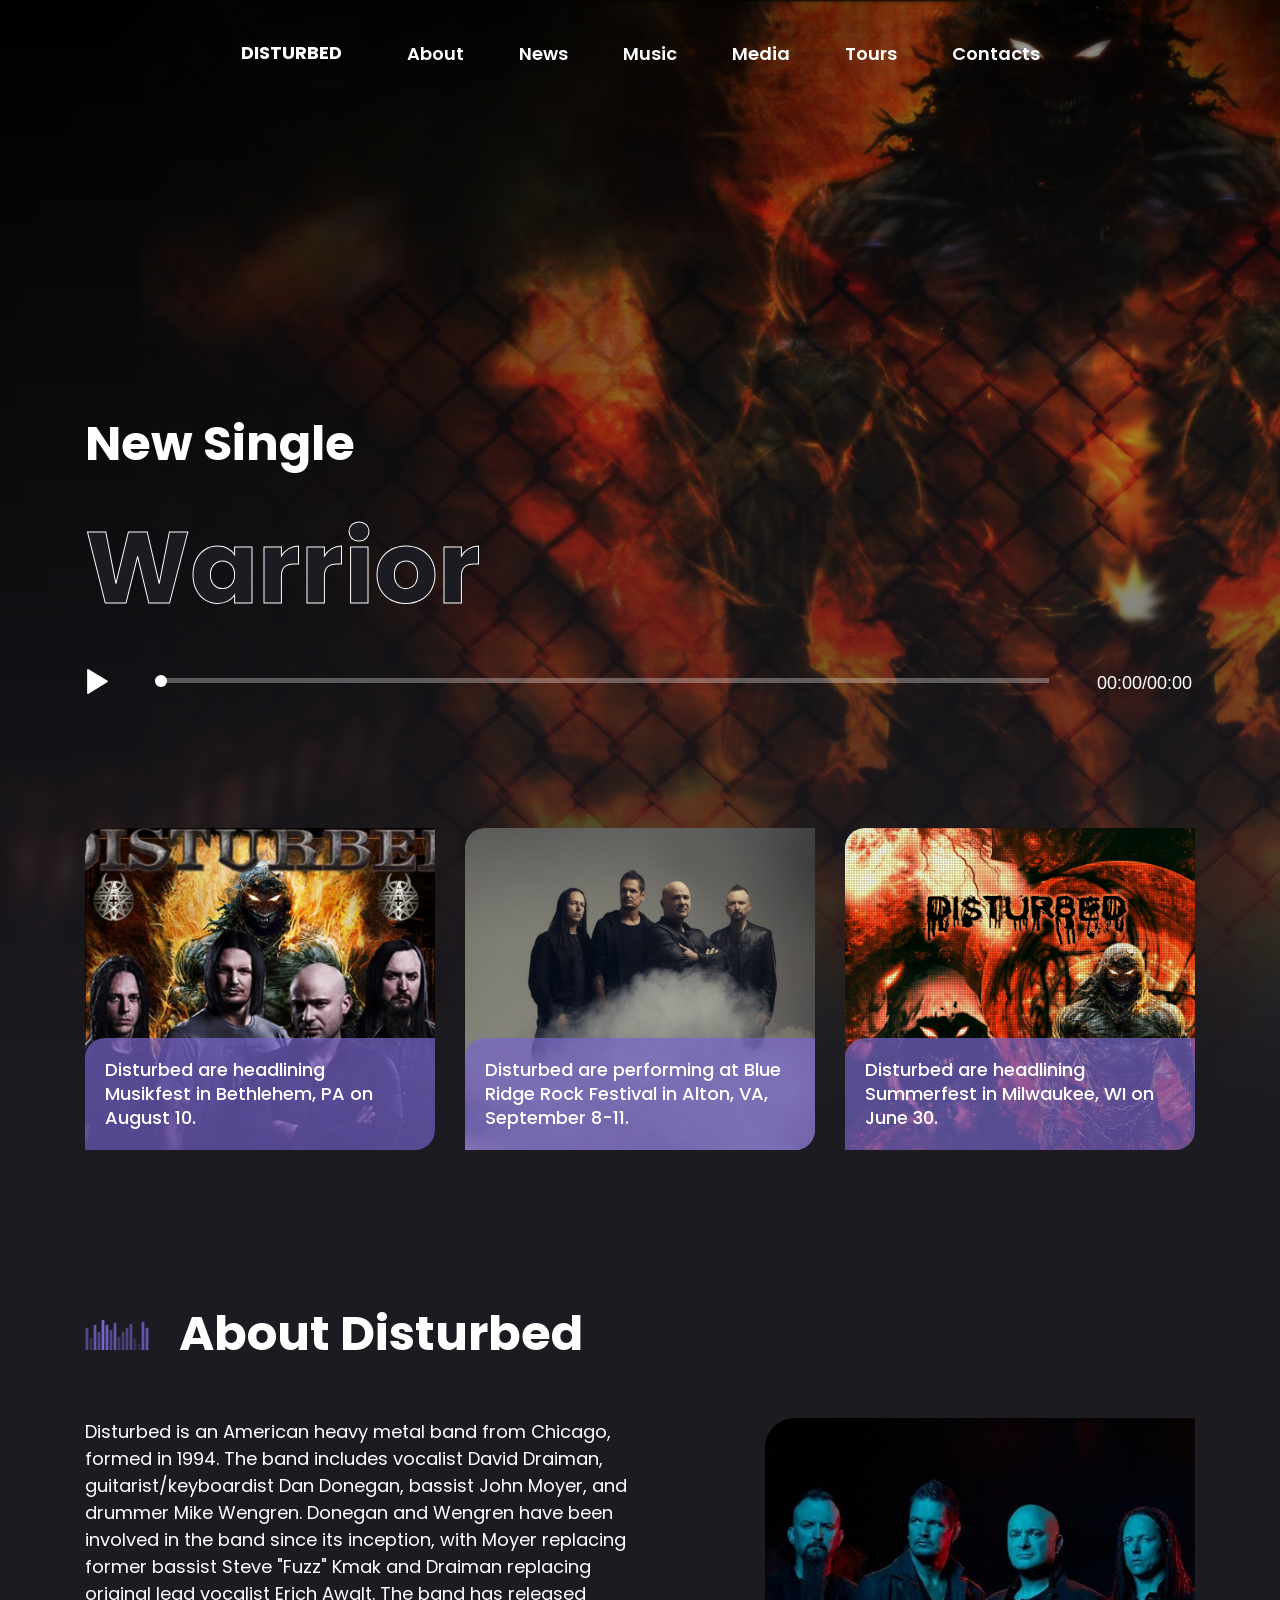
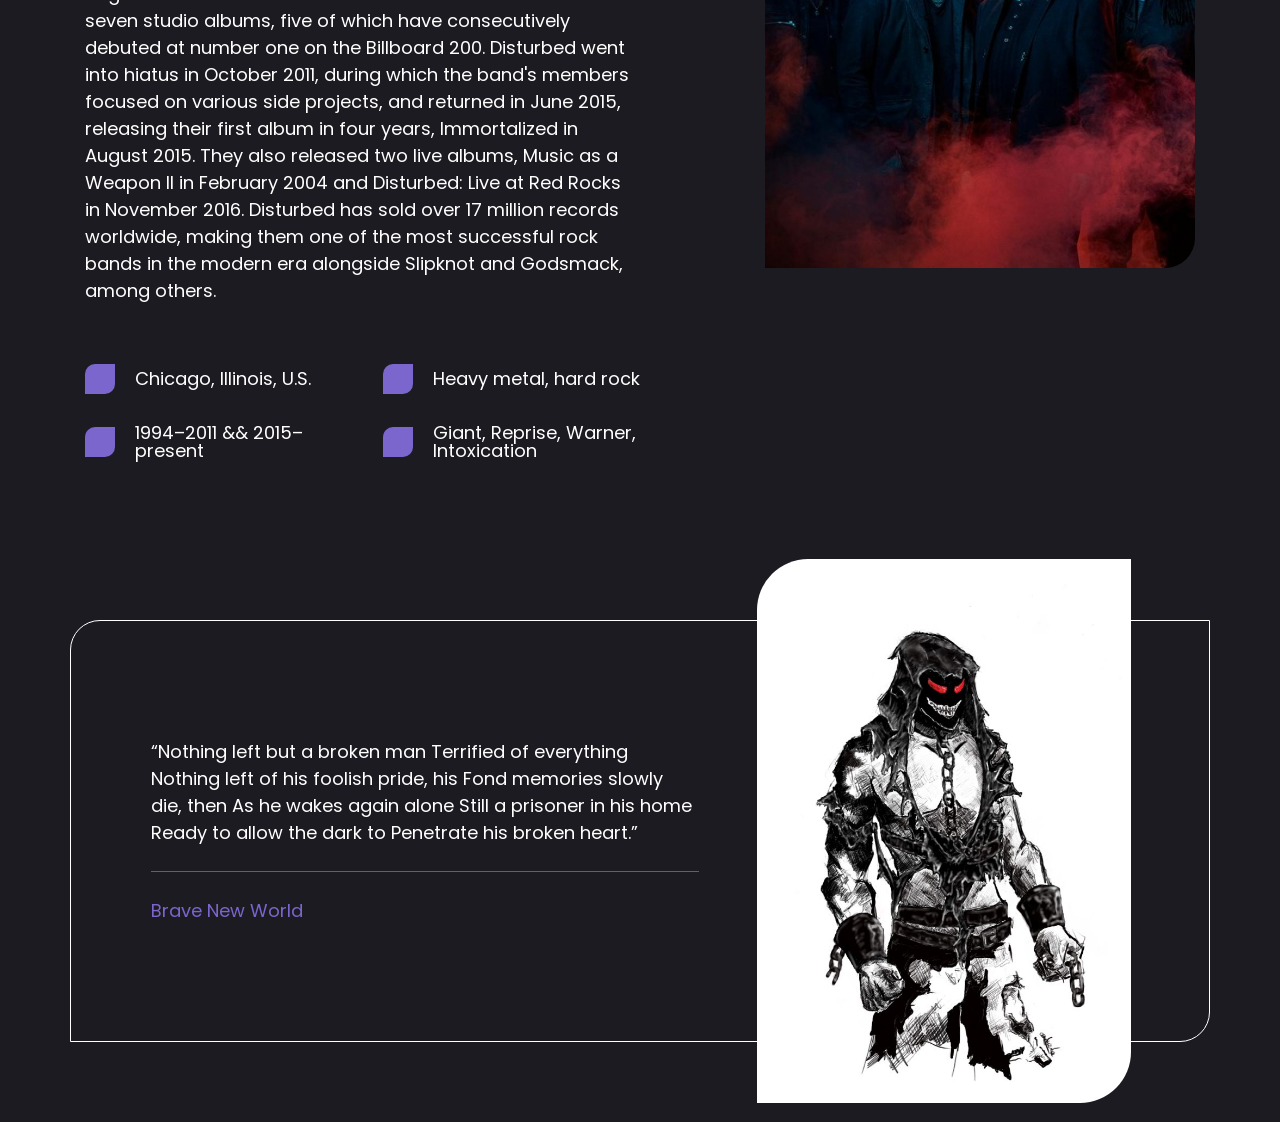
==== commit 381d9236: "feat: new sections" ====
--- a/app/index.html
+++ b/app/index.html
@@ -138,6 +138,75 @@
 
 	</div>
 </section>
+		<section class="about" id="about">
+	<div class="container about__container">
+		<h2 class="about__heading main-heading text-reset">About Disturbed</h2>
+		<div class="about__columns">
+			<div class="about__info">
+				<p class="about__text main-text text-reset">
+					Disturbed is an American heavy metal band from Chicago, formed in 1994.
+					The band includes vocalist David Draiman, guitarist/keyboardist Dan
+					Donegan, bassist John Moyer, and drummer Mike Wengren. Donegan and
+					Wengren have been involved in the band since its inception, with Moyer
+					replacing former bassist Steve "Fuzz" Kmak and Draiman replacing
+					original lead vocalist Erich Awalt.
+					The band has released seven studio albums, five of which have
+					consecutively debuted at number one on the Billboard 200.
+					Disturbed went into hiatus in October 2011, during which
+					the band's members focused on various side projects, and
+					returned in June 2015, releasing their first album in four years,
+					Immortalized in August 2015. They also released two live albums,
+					Music as a Weapon II in February 2004 and Disturbed: Live at Red
+					Rocks in November 2016.
+					Disturbed has sold over 17 million records worldwide, making
+					them one of the most successful rock bands in the modern era
+					alongside Slipknot and Godsmack, among others.
+				</p>
+				<ul class="about__list list-reset">
+					<li class="about__item">
+						Chicago, Illinois, U.S.
+					</li>
+					<li class="about__item">
+						Heavy metal, hard rock
+					</li>
+					<li class="about__item">
+						1994–2011 && 2015–present
+					</li>
+					<li class="about__item">
+						Giant, Reprise, Warner, Intoxication
+					</li>
+				</ul>
+			</div>
+			<div class="about__images">
+				<img src="img/about2.jpg" alt="Members of band	Dan Donegan Mike Wengren David Draiman John Moyer"
+					class="about__image">
+			</div>
+		</div>
+
+	</div>
+</section>
+		<section class="news">
+	<div class="container news__container">
+		<figure class="news__figure">
+			<blockquote class="news__quote text-reset" cite="https://www.huxley.net/bnw/four.html">
+				<p class="news__text  main-text text-reset">“Nothing left but a broken man
+					Terrified of everything
+					Nothing left of his foolish pride, his
+					Fond memories slowly die, then
+					As he wakes again alone
+					Still a prisoner in his home
+					Ready to allow the dark to
+					Penetrate his broken heart.”</p>
+			</blockquote>
+			<figcaption class="news__caption"><cite class="news__cite main-text  text-reset">Brave New World</cite>
+			</figcaption>
+		</figure>
+		<div class="news__img">
+			<img src="img/n1.jpg" alt="Disturbed members" class="news__image">
+
+		</div>
+	</div>
+</section>
 	</main>
 	
 	
--- a/app/css/main.min.css
+++ b/app/css/main.min.css
@@ -1,2 +1,2 @@
-html{line-height:1.15;-webkit-text-size-adjust:100%}body{margin:0}details,main{display:block}h1{font-size:2em;margin:.67em 0}hr{-webkit-box-sizing:content-box;box-sizing:content-box;height:0;overflow:visible}code,kbd,pre,samp{font-family:monospace,monospace;font-size:1em}a{background-color:transparent}abbr[title]{border-bottom:none;text-decoration:underline;-webkit-text-decoration:underline dotted;text-decoration:underline dotted}b,strong{font-weight:bolder}small{font-size:80%}sub,sup{font-size:75%;line-height:0;position:relative;vertical-align:baseline}sub{bottom:-.25em}sup{top:-.5em}img{border-style:none;vertical-align:top}button,input,optgroup,select,textarea{font-family:inherit;font-size:100%;line-height:1.15;margin:0}button,input{overflow:visible}button,select{text-transform:none}[type=button],[type=reset],[type=submit],button{-webkit-appearance:button}[type=button]::-moz-focus-inner,[type=reset]::-moz-focus-inner,[type=submit]::-moz-focus-inner,button::-moz-focus-inner{border-style:none;padding:0}[type=button]:-moz-focusring,[type=reset]:-moz-focusring,[type=submit]:-moz-focusring,button:-moz-focusring{outline:ButtonText dotted 1px}legend{-webkit-box-sizing:border-box;box-sizing:border-box;color:inherit;display:table;max-width:100%;padding:0;white-space:normal}progress{vertical-align:baseline}textarea{overflow:auto}[type=checkbox],[type=radio]{-webkit-box-sizing:border-box;box-sizing:border-box;padding:0}[type=number]::-webkit-inner-spin-button,[type=number]::-webkit-outer-spin-button{height:auto}[type=search]{-webkit-appearance:textfield}[type=search]::-webkit-search-decoration{-webkit-appearance:none}::-webkit-file-upload-button{-webkit-appearance:button;font:inherit}summary{display:list-item}[hidden],template{display:none}fieldset{margin:0;padding:0;border:0}button,input[type=checkbox],input[type=radio],input[type=reset],input[type=submit]{cursor:pointer}button:disabled{cursor:default}label{cursor:pointer;-webkit-user-select:none;-moz-user-select:none;-ms-user-select:none;user-select:none}@font-face{font-family:Poppins;src:url(../fonts/Poppins-Bold.woff2) format("woff2"),url(../fonts/Poppins-Bold.woff) format("woff");font-weight:700;font-display:swap;font-style:normal}@font-face{font-family:Poppins;src:url(../fonts/Poppins-Medium.woff2) format("woff2"),url(../fonts/Poppins-Medium.woff) format("woff");font-weight:500;font-display:swap;font-style:normal}@font-face{font-family:Poppins;src:url(../fonts/Poppins-Regular.woff2) format("woff2"),url(../fonts/Poppins-Regular.woff) format("woff");font-weight:400;font-display:swap;font-style:normal}@font-face{font-family:Poppins;src:url(../fonts/Poppins-SemiBold.woff2) format("woff2"),url(../fonts/Poppins-SemiBold.woff) format("woff");font-weight:600;font-display:swap;font-style:normal}:root{--color-bg:#1c1b21;--color-font:#fff;--color-accent:#7A66CC}.btn-reset,.input-reset,.link-reset,.list-reset,.text-reset{margin:0;padding:0}*,::after,::before{-webkit-box-sizing:inherit;box-sizing:inherit}.html{-webkit-box-sizing:border-box;box-sizing:border-box;height:100%;width:100%;scroll-behavior:smooth;font-size:100%}.body{display:-webkit-box;display:-ms-flexbox;display:flex;-webkit-box-orient:vertical;-webkit-box-direction:normal;-ms-flex-direction:column;flex-direction:column;width:100%;height:100%;background-color:var(--color-bg);color:var(--color-font);font-family:Poppins,sans-serif;font-size:18px}.body::-webkit-scrollbar{width:10px;height:8px;background-color:var(--color-bg)}.body::-webkit-scrollbar-thumb{background-color:var(--color-accent);border-radius:20px}.header{-webkit-box-flex:0;-ms-flex:0 0 auto;flex:0 0 auto}.main-content{-webkit-box-flex:1;-ms-flex:1 0 auto;flex:1 0 auto;overflow:hidden}.footer{-webkit-box-flex:0;-ms-flex:0 0 auto;flex:0 0 auto}.lock{overflow:hidden}.container{max-width:1140px;padding-left:15px;padding-right:15px;margin:0 auto}@media (max-width:767.98px) and (orientation:portrait){.container{padding-left:10px;padding-right:10px}}@media (max-height:479.98px) and (max-width:1023px) and (orientation:landscape){.container{padding-left:50px;padding-right:50px}}/*! Basic */.visually-hidden{position:absolute!important;clip:rect(1px 1px 1px 1px);clip:rect(1px,1px,1px,1px);height:1px!important;width:1px!important;padding:0!important;border:0!important;overflow:hidden}/*! Reset classes */.btn-reset{width:auto;border:0;background:0 0;outline:0;color:inherit;font-family:inherit;font:inherit;cursor:pointer;-webkit-font-smoothing:inherit;-moz-osx-font-smoothing:inherit;-webkit-appearance:none;-webkit-transition:-webkit-box-shadow .3s;-o-transition:box-shadow .3s;transition:box-shadow .3s,-webkit-box-shadow .3s}.btn-reset::-moz-focus-inner{border:0;padding:0}.link-reset{outline:0;color:inherit;text-decoration:none}.link-reset:visited{text-decoration:none}.input-reset{outline:0;-webkit-appearance:none}.input-reset::-ms-clear{display:none}.input-reset::-webkit-search-cancel-button,.input-reset::-webkit-search-decoration{-webkit-appearance:none;appearance:none}@media (min-width:992px){.btn-reset:focus{-webkit-box-shadow:0 0 0 3px #8edc44;box-shadow:0 0 0 3px #8edc44;-webkit-transition:-webkit-box-shadow .3s;transition:box-shadow .3s;-o-transition:box-shadow .3s;transition:box-shadow .3s,-webkit-box-shadow .3s}.btn-reset:focus-visible{-webkit-box-shadow:0 0 0 3px #8edc44;box-shadow:0 0 0 3px #8edc44;-webkit-transition:-webkit-box-shadow .3s;transition:box-shadow .3s;-o-transition:box-shadow .3s;transition:box-shadow .3s,-webkit-box-shadow .3s}.btn-reset:focus:not(:focus-visible){-webkit-box-shadow:none;box-shadow:none;-webkit-transition:-webkit-box-shadow .3s;transition:box-shadow .3s;-o-transition:box-shadow .3s;transition:box-shadow .3s,-webkit-box-shadow .3s}.link-reset:focus{-webkit-box-shadow:0 0 0 3px #8edc44;box-shadow:0 0 0 3px #8edc44;-webkit-transition:-webkit-box-shadow .3s;transition:box-shadow .3s;-o-transition:box-shadow .3s;transition:box-shadow .3s,-webkit-box-shadow .3s}.link-reset:focus-visible{-webkit-box-shadow:0 0 0 3px #8edc44;box-shadow:0 0 0 3px #8edc44;-webkit-transition:-webkit-box-shadow .3s;transition:box-shadow .3s;-o-transition:box-shadow .3s;transition:box-shadow .3s,-webkit-box-shadow .3s}.link-reset:focus:not(:focus-visible){-webkit-box-shadow:none;box-shadow:none;-webkit-transition:-webkit-box-shadow .3s;transition:box-shadow .3s;-o-transition:box-shadow .3s;transition:box-shadow .3s,-webkit-box-shadow .3s}.input-reset:focus{-webkit-box-shadow:0 0 0 3px #8edc44;box-shadow:0 0 0 3px #8edc44;-webkit-transition:-webkit-box-shadow .3s;transition:box-shadow .3s;-o-transition:box-shadow .3s;transition:box-shadow .3s,-webkit-box-shadow .3s}.input-reset:focus-visible{-webkit-box-shadow:0 0 0 3px #8edc44;box-shadow:0 0 0 3px #8edc44;-webkit-transition:-webkit-box-shadow .3s;transition:box-shadow .3s;-o-transition:box-shadow .3s;transition:box-shadow .3s,-webkit-box-shadow .3s}.input-reset:focus:not(:focus-visible){-webkit-box-shadow:none;box-shadow:none;-webkit-transition:-webkit-box-shadow .3s;transition:box-shadow .3s;-o-transition:box-shadow .3s;transition:box-shadow .3s,-webkit-box-shadow .3s}}.list-reset{text-indent:0;list-style:url("data:image/svg+xml,%3Csvg xmlns='http://www.w3.org/2000/svg'/%3E");line-height:1}.text-reset{font-size:inherit;font-weight:400;font-style:normal;line-height:1}.header{position:absolute;width:100%}.header__container{display:-webkit-box;display:-ms-flexbox;display:flex;-webkit-box-pack:center;-ms-flex-pack:center;justify-content:center;-webkit-box-align:center;-ms-flex-align:center;align-items:center;padding-top:40px;padding-bottom:40px}.header__logo{margin-right:65px;font-weight:700;text-transform:uppercase}.nav__list{display:-webkit-box;display:-ms-flexbox;display:flex}.nav__item:not(:last-child){margin-right:55px}@media (max-width:991.98px){.header__container{-webkit-box-pack:justify;-ms-flex-pack:justify;justify-content:space-between}.header__nav{position:fixed;top:0;left:0;z-index:100;overflow:auto}.nav{z-index:100;width:100vw;height:100vh;padding:40px;background-color:var(--color-accent);-webkit-transition:-webkit-transform .3s;transition:transform .3s;-o-transition:transform .3s;transition:transform .3s,-webkit-transform .3s;-webkit-transform:translateX(100%);-ms-transform:translateX(100%);transform:translateX(100%)}.nav--active{-webkit-transition:-webkit-transform .3s;transition:transform .3s;-o-transition:transform .3s;transition:transform .3s,-webkit-transform .3s;-webkit-transform:translateX(0);-ms-transform:translateX(0);transform:translateX(0)}.nav__list{-webkit-box-orient:vertical;-webkit-box-direction:normal;-ms-flex-direction:column;flex-direction:column;-webkit-box-pack:center;-ms-flex-pack:center;justify-content:center;text-align:center}.nav__item:not(:last-child){margin-right:0;margin-bottom:50px}}.nav__link{font-weight:600;font-size:18px;line-height:27px;-webkit-transition:color .3s;-o-transition:color .3s;transition:color .3s}@media (any-hover:hover){.nav__link:hover{color:var(--color-accent);-webkit-transition:color .3s;-o-transition:color .3s;transition:color .3s}}.burger{position:relative;z-index:105;-webkit-box-flex:0;-ms-flex:0 0 auto;flex:0 0 auto;display:none;width:40px;height:20px}.burger__middle-line{position:absolute;left:0;top:9px;width:100%;height:2px;background-color:#fff;-webkit-transition:-webkit-transform .2s;transition:transform .2s;-o-transition:transform .2s;transition:transform .2s,-webkit-transform .2s}.burger::after,.burger::before{content:"";position:absolute;left:0;width:100%;height:2px;background-color:#fff;-webkit-transition:.2s;-o-transition:.2s;transition:.2s}.burger::before{top:0}.burger::after{bottom:0}.burger--active .burger__middle-line{-webkit-transform:scale(0);-ms-transform:scale(0);transform:scale(0)}.burger--active:before{top:9px;-webkit-transform:rotate(45deg);-ms-transform:rotate(45deg);transform:rotate(45deg)}.burger--active:after{bottom:9px;-webkit-transform:rotate(-45deg);-ms-transform:rotate(-45deg);transform:rotate(-45deg)}.hero{background:-webkit-gradient(linear,left top,left bottom,from(rgba(255,255,255,0)),color-stop(92.19%,#1c1b21)),url(../img/hero-bg.jpeg) center/cover no-repeat;background:-o-linear-gradient(top,rgba(255,255,255,0) 0,#1c1b21 92.19%),url(../img/hero-bg.jpeg) center/cover no-repeat;background:linear-gradient(180deg,rgba(255,255,255,0) 0,#1c1b21 92.19%),url(../img/hero-bg.jpeg) center/cover no-repeat}.hero__container{padding-top:420px}@media (max-width:991.98px){.nav__link{text-align:center;font-size:32px}.burger{display:block}.hero__container{padding-top:210px}}.hero__list{display:-webkit-box;display:-ms-flexbox;display:flex}@media (max-width:767.98px){.hero__list{-webkit-box-orient:vertical;-webkit-box-direction:normal;-ms-flex-direction:column;flex-direction:column}}.hero__item{-webkit-box-flex:0;-ms-flex:0 0 calc(33.33% - 20px);flex:0 0 calc(33.33% - 20px)}.hero__item:not(:last-child){margin-right:30px}@media (max-width:991.98px){.hero__item{-webkit-box-flex:0;-ms-flex:0 0 calc(33.33% - 10px);flex:0 0 calc(33.33% - 10px)}.hero__item:not(:last-child){margin-right:15px}}.song{display:block;margin-top:50px;margin-bottom:50px;font-weight:700;font-size:100px;color:var(--color-bg);-webkit-text-stroke:1px #fff}@media (max-width:767.98px){.hero__item{-webkit-box-flex:0;-ms-flex:0 0 auto;flex:0 0 auto}.hero__item:not(:last-child){margin-right:0;margin-bottom:30px}.song{font-size:60px;margin-top:25px}}@media (max-width:479.98px){.song{font-size:40px}}.hero-item{position:relative;display:-webkit-box;display:-ms-flexbox;display:flex;padding-top:210px;border-radius:20px 0}@media (max-width:991.98px){.hero-item{padding-top:120px}}@media (max-width:767.98px){.hero-item{padding-top:150px}}.hero-item__image{position:absolute;top:0;left:0;width:100%;height:100%;-o-object-fit:cover;object-fit:cover;border-radius:20px 0}.hero-item__text{position:relative;z-index:1;display:-webkit-box;display:-ms-flexbox;display:flex;-webkit-box-align:center;-ms-flex-align:center;align-items:center;width:100%;padding:20px;background-color:rgba(122,102,204,.7);border-radius:20px 0;font-weight:500;line-height:24px}@media (max-width:991.98px){.hero-item__text{padding:15px;font-size:16px}}.hero-item__link{position:absolute;top:0;left:0;bottom:0;right:0}.main-heading{font-size:48px;font-weight:700}@media (max-width:991.98px){.main-heading{font-size:40px}}@media (max-width:767.98px){.main-heading{font-size:30px}}@media (max-width:479.98px){.main-heading{font-size:24px}}.main-text{font-weight:400;font-size:18px;line-height:27px}@media (max-width:991.98px){.main-text{font-size:16px}}@media (max-width:767.98px){.main-text{font-size:16px}}@media (max-width:479.98px){.main-text{font-size:16px}}.op-controls,.op-player,.op-player__audio{background-color:transparent;padding:0}.op-controls button{padding:0}.op-controls button::before{width:25px;height:25px;margin:0}.op-controls__progress{margin-left:45px;margin-right:45px}.op-player{margin-bottom:130px}.op-controls-time{font-weight:500;font-size:18px}.op-controls .op-controls__progress--played{color:var(--color-accent)}
+html{line-height:1.15;-webkit-text-size-adjust:100%}body{margin:0}details,main{display:block}h1{font-size:2em;margin:.67em 0}hr{-webkit-box-sizing:content-box;box-sizing:content-box;height:0;overflow:visible}code,kbd,pre,samp{font-family:monospace,monospace;font-size:1em}a{background-color:transparent}abbr[title]{border-bottom:none;text-decoration:underline;-webkit-text-decoration:underline dotted;text-decoration:underline dotted}b,strong{font-weight:bolder}small{font-size:80%}sub,sup{font-size:75%;line-height:0;position:relative;vertical-align:baseline}sub{bottom:-.25em}sup{top:-.5em}img{border-style:none;vertical-align:top}button,input,optgroup,select,textarea{font-family:inherit;font-size:100%;line-height:1.15;margin:0}button,input{overflow:visible}button,select{text-transform:none}[type=button],[type=reset],[type=submit],button{-webkit-appearance:button}[type=button]::-moz-focus-inner,[type=reset]::-moz-focus-inner,[type=submit]::-moz-focus-inner,button::-moz-focus-inner{border-style:none;padding:0}[type=button]:-moz-focusring,[type=reset]:-moz-focusring,[type=submit]:-moz-focusring,button:-moz-focusring{outline:ButtonText dotted 1px}legend{-webkit-box-sizing:border-box;box-sizing:border-box;color:inherit;display:table;max-width:100%;padding:0;white-space:normal}progress{vertical-align:baseline}textarea{overflow:auto}[type=checkbox],[type=radio]{-webkit-box-sizing:border-box;box-sizing:border-box;padding:0}[type=number]::-webkit-inner-spin-button,[type=number]::-webkit-outer-spin-button{height:auto}[type=search]{-webkit-appearance:textfield}[type=search]::-webkit-search-decoration{-webkit-appearance:none}::-webkit-file-upload-button{-webkit-appearance:button;font:inherit}summary{display:list-item}[hidden],template{display:none}fieldset{margin:0;padding:0;border:0}button,input[type=checkbox],input[type=radio],input[type=reset],input[type=submit]{cursor:pointer}button:disabled{cursor:default}label{cursor:pointer;-webkit-user-select:none;-moz-user-select:none;-ms-user-select:none;user-select:none}@font-face{font-family:Poppins;src:url(../fonts/Poppins-Bold.woff2) format("woff2"),url(../fonts/Poppins-Bold.woff) format("woff");font-weight:700;font-display:swap;font-style:normal}@font-face{font-family:Poppins;src:url(../fonts/Poppins-Medium.woff2) format("woff2"),url(../fonts/Poppins-Medium.woff) format("woff");font-weight:500;font-display:swap;font-style:normal}@font-face{font-family:Poppins;src:url(../fonts/Poppins-Regular.woff2) format("woff2"),url(../fonts/Poppins-Regular.woff) format("woff");font-weight:400;font-display:swap;font-style:normal}@font-face{font-family:Poppins;src:url(../fonts/Poppins-SemiBold.woff2) format("woff2"),url(../fonts/Poppins-SemiBold.woff) format("woff");font-weight:600;font-display:swap;font-style:normal}:root{--color-bg:#1c1b21;--color-font:#fff;--color-accent:#7A66CC}.btn-reset,.input-reset,.link-reset,.list-reset,.text-reset{margin:0;padding:0}*,::after,::before{-webkit-box-sizing:inherit;box-sizing:inherit}.html{-webkit-box-sizing:border-box;box-sizing:border-box;height:100%;width:100%;scroll-behavior:smooth;font-size:100%}.body{display:-webkit-box;display:-ms-flexbox;display:flex;-webkit-box-orient:vertical;-webkit-box-direction:normal;-ms-flex-direction:column;flex-direction:column;width:100%;height:100%;background-color:var(--color-bg);color:var(--color-font);font-family:Poppins,sans-serif;font-size:18px}.body::-webkit-scrollbar{width:10px;height:8px;background-color:var(--color-bg)}.body::-webkit-scrollbar-thumb{background-color:var(--color-accent);border-radius:20px}.header{-webkit-box-flex:0;-ms-flex:0 0 auto;flex:0 0 auto}.main-content{-webkit-box-flex:1;-ms-flex:1 0 auto;flex:1 0 auto;overflow:hidden}.footer{-webkit-box-flex:0;-ms-flex:0 0 auto;flex:0 0 auto}.lock{overflow:hidden}.container{max-width:1140px;padding-left:15px;padding-right:15px;margin:0 auto}@media (max-width:767.98px) and (orientation:portrait){.container{padding-left:10px;padding-right:10px}}@media (max-height:479.98px) and (max-width:1023px) and (orientation:landscape){.container{padding-left:50px;padding-right:50px}}/*! Basic */.visually-hidden{position:absolute!important;clip:rect(1px 1px 1px 1px);clip:rect(1px,1px,1px,1px);height:1px!important;width:1px!important;padding:0!important;border:0!important;overflow:hidden}/*! Reset classes */.btn-reset{width:auto;border:0;background:0 0;outline:0;color:inherit;font-family:inherit;font:inherit;cursor:pointer;-webkit-font-smoothing:inherit;-moz-osx-font-smoothing:inherit;-webkit-appearance:none;-webkit-transition:-webkit-box-shadow .3s;-o-transition:box-shadow .3s;transition:box-shadow .3s,-webkit-box-shadow .3s}.btn-reset::-moz-focus-inner{border:0;padding:0}.link-reset{outline:0;color:inherit;text-decoration:none}.link-reset:visited{text-decoration:none}.input-reset{outline:0;-webkit-appearance:none}.input-reset::-ms-clear{display:none}.input-reset::-webkit-search-cancel-button,.input-reset::-webkit-search-decoration{-webkit-appearance:none;appearance:none}@media (min-width:992px){.btn-reset:focus{-webkit-box-shadow:0 0 0 3px #8edc44;box-shadow:0 0 0 3px #8edc44;-webkit-transition:-webkit-box-shadow .3s;transition:box-shadow .3s;-o-transition:box-shadow .3s;transition:box-shadow .3s,-webkit-box-shadow .3s}.btn-reset:focus-visible{-webkit-box-shadow:0 0 0 3px #8edc44;box-shadow:0 0 0 3px #8edc44;-webkit-transition:-webkit-box-shadow .3s;transition:box-shadow .3s;-o-transition:box-shadow .3s;transition:box-shadow .3s,-webkit-box-shadow .3s}.btn-reset:focus:not(:focus-visible){-webkit-box-shadow:none;box-shadow:none;-webkit-transition:-webkit-box-shadow .3s;transition:box-shadow .3s;-o-transition:box-shadow .3s;transition:box-shadow .3s,-webkit-box-shadow .3s}.link-reset:focus{-webkit-box-shadow:0 0 0 3px #8edc44;box-shadow:0 0 0 3px #8edc44;-webkit-transition:-webkit-box-shadow .3s;transition:box-shadow .3s;-o-transition:box-shadow .3s;transition:box-shadow .3s,-webkit-box-shadow .3s}.link-reset:focus-visible{-webkit-box-shadow:0 0 0 3px #8edc44;box-shadow:0 0 0 3px #8edc44;-webkit-transition:-webkit-box-shadow .3s;transition:box-shadow .3s;-o-transition:box-shadow .3s;transition:box-shadow .3s,-webkit-box-shadow .3s}.link-reset:focus:not(:focus-visible){-webkit-box-shadow:none;box-shadow:none;-webkit-transition:-webkit-box-shadow .3s;transition:box-shadow .3s;-o-transition:box-shadow .3s;transition:box-shadow .3s,-webkit-box-shadow .3s}.input-reset:focus{-webkit-box-shadow:0 0 0 3px #8edc44;box-shadow:0 0 0 3px #8edc44;-webkit-transition:-webkit-box-shadow .3s;transition:box-shadow .3s;-o-transition:box-shadow .3s;transition:box-shadow .3s,-webkit-box-shadow .3s}.input-reset:focus-visible{-webkit-box-shadow:0 0 0 3px #8edc44;box-shadow:0 0 0 3px #8edc44;-webkit-transition:-webkit-box-shadow .3s;transition:box-shadow .3s;-o-transition:box-shadow .3s;transition:box-shadow .3s,-webkit-box-shadow .3s}.input-reset:focus:not(:focus-visible){-webkit-box-shadow:none;box-shadow:none;-webkit-transition:-webkit-box-shadow .3s;transition:box-shadow .3s;-o-transition:box-shadow .3s;transition:box-shadow .3s,-webkit-box-shadow .3s}}.list-reset{text-indent:0;list-style:url("data:image/svg+xml,%3Csvg xmlns='http://www.w3.org/2000/svg'/%3E");line-height:1}.text-reset{font-size:inherit;font-weight:400;font-style:normal;line-height:1}.header{position:absolute;width:100%}.header__container{display:-webkit-box;display:-ms-flexbox;display:flex;-webkit-box-pack:center;-ms-flex-pack:center;justify-content:center;-webkit-box-align:center;-ms-flex-align:center;align-items:center;padding-top:40px;padding-bottom:40px}.header__logo{margin-right:65px;font-weight:700;text-transform:uppercase}.nav__list{display:-webkit-box;display:-ms-flexbox;display:flex}.nav__item:not(:last-child){margin-right:55px}@media (max-width:991.98px){.header__container{-webkit-box-pack:justify;-ms-flex-pack:justify;justify-content:space-between}.header__nav{position:fixed;top:0;left:0;z-index:100;overflow:auto}.nav{z-index:100;width:100vw;height:100vh;padding:40px;background-color:var(--color-accent);-webkit-transition:-webkit-transform .3s;transition:transform .3s;-o-transition:transform .3s;transition:transform .3s,-webkit-transform .3s;-webkit-transform:translateX(100%);-ms-transform:translateX(100%);transform:translateX(100%)}.nav--active{-webkit-transition:-webkit-transform .3s;transition:transform .3s;-o-transition:transform .3s;transition:transform .3s,-webkit-transform .3s;-webkit-transform:translateX(0);-ms-transform:translateX(0);transform:translateX(0)}.nav__list{-webkit-box-orient:vertical;-webkit-box-direction:normal;-ms-flex-direction:column;flex-direction:column;-webkit-box-pack:center;-ms-flex-pack:center;justify-content:center;text-align:center}.nav__item:not(:last-child){margin-right:0;margin-bottom:50px}}.nav__link{font-weight:600;font-size:18px;line-height:27px;-webkit-transition:color .3s;-o-transition:color .3s;transition:color .3s}@media (any-hover:hover){.nav__link:hover{color:var(--color-accent);-webkit-transition:color .3s;-o-transition:color .3s;transition:color .3s}}.burger{position:relative;z-index:105;-webkit-box-flex:0;-ms-flex:0 0 auto;flex:0 0 auto;display:none;width:40px;height:20px}.burger__middle-line{position:absolute;left:0;top:9px;width:100%;height:2px;background-color:#fff;-webkit-transition:-webkit-transform .2s;transition:transform .2s;-o-transition:transform .2s;transition:transform .2s,-webkit-transform .2s}.burger::after,.burger::before{content:"";position:absolute;left:0;width:100%;height:2px;background-color:#fff;-webkit-transition:.2s;-o-transition:.2s;transition:.2s}.burger::before{top:0}.burger::after{bottom:0}.burger--active .burger__middle-line{-webkit-transform:scale(0);-ms-transform:scale(0);transform:scale(0)}.burger--active:before{top:9px;-webkit-transform:rotate(45deg);-ms-transform:rotate(45deg);transform:rotate(45deg)}.burger--active:after{bottom:9px;-webkit-transform:rotate(-45deg);-ms-transform:rotate(-45deg);transform:rotate(-45deg)}.hero{background:-webkit-gradient(linear,left top,left bottom,from(rgba(255,255,255,0)),color-stop(92.19%,#1c1b21)),url(../img/hero-bg.jpeg) center/cover no-repeat;background:-o-linear-gradient(top,rgba(255,255,255,0) 0,#1c1b21 92.19%),url(../img/hero-bg.jpeg) center/cover no-repeat;background:linear-gradient(180deg,rgba(255,255,255,0) 0,#1c1b21 92.19%),url(../img/hero-bg.jpeg) center/cover no-repeat}.hero__container{padding-top:420px;padding-bottom:80px}@media (max-width:991.98px){.nav__link{text-align:center;font-size:32px}.burger{display:block}.hero__container{padding-top:210px;padding-bottom:40px}}.hero__list{display:-webkit-box;display:-ms-flexbox;display:flex}@media (max-width:767.98px){.hero__list{-webkit-box-orient:vertical;-webkit-box-direction:normal;-ms-flex-direction:column;flex-direction:column}}.hero__item{-webkit-box-flex:0;-ms-flex:0 0 calc(33.33% - 20px);flex:0 0 calc(33.33% - 20px)}.hero__item:not(:last-child){margin-right:30px}@media (max-width:991.98px){.hero__item{-webkit-box-flex:0;-ms-flex:0 0 calc(33.33% - 10px);flex:0 0 calc(33.33% - 10px)}.hero__item:not(:last-child){margin-right:15px}}.song{display:block;margin-top:50px;margin-bottom:50px;font-weight:700;font-size:100px;color:var(--color-bg);-webkit-text-stroke:1px #fff}@media (max-width:767.98px){.hero__item{-webkit-box-flex:0;-ms-flex:0 0 auto;flex:0 0 auto}.hero__item:not(:last-child){margin-right:0;margin-bottom:30px}.song{font-size:60px;margin-top:25px}}@media (max-width:479.98px){.song{font-size:40px}}.hero-item{position:relative;display:-webkit-box;display:-ms-flexbox;display:flex;padding-top:210px;border-radius:20px 0}@media (max-width:991.98px){.hero-item{padding-top:120px}}@media (max-width:767.98px){.hero-item{padding-top:150px}}.hero-item__image{position:absolute;top:0;left:0;width:100%;height:100%;-o-object-fit:cover;object-fit:cover;border-radius:20px 0}.hero-item__text{position:relative;z-index:1;display:-webkit-box;display:-ms-flexbox;display:flex;-webkit-box-align:center;-ms-flex-align:center;align-items:center;width:100%;padding:20px;background-color:rgba(122,102,204,.7);border-radius:20px 0;font-weight:500;line-height:24px}@media (max-width:991.98px){.hero-item__text{padding:15px;font-size:16px}}.hero-item__link{position:absolute;top:0;left:0;bottom:0;right:0}.about__container{padding-top:80px;padding-bottom:80px}.about__columns{display:-webkit-box;display:-ms-flexbox;display:flex}@media (max-width:991.98px){.about__container{padding-top:40px;padding-bottom:40px}.about__columns{-webkit-box-orient:vertical;-webkit-box-direction:normal;-ms-flex-direction:column;flex-direction:column}}.about__info{-webkit-box-flex:0;-ms-flex:0 0 50%;flex:0 0 50%;margin-right:125px}@media (max-width:1125px){.about__info{margin-right:60px}}@media (max-width:991.98px){.about__info{-webkit-box-flex:1;-ms-flex:auto;flex:auto;margin-right:0;margin-bottom:30px}}.about__heading{margin-bottom:60px}@media (max-width:991.98px){.about__heading{margin-bottom:30px}}.about__heading::before{content:"";display:inline-block;background:url(../img/heading-icon.svg) center/cover no-repeat;width:64px;height:30px;margin-right:30px}@media (max-width:767.98px){.about__heading::before{width:50px;height:25px;margin-right:15px}}@media (max-width:479.98px){.about__heading::before{width:30px;height:15px}}.about__text{margin-bottom:60px}.about__list{display:-webkit-box;display:-ms-flexbox;display:flex;-ms-flex-wrap:wrap;flex-wrap:wrap}.about__item{-webkit-box-flex:0;-ms-flex:0 0 calc(50% - 20px);flex:0 0 calc(50% - 20px);display:-webkit-box;display:-ms-flexbox;display:flex;-webkit-box-align:center;-ms-flex-align:center;align-items:center}.about__item:not(:nth-child(2n)){margin-right:40px}.about__item:not(:nth-last-child(-n+2)){margin-bottom:30px}@media (max-width:767.98px){.about__item{-webkit-box-flex:0;-ms-flex:0 0 100%;flex:0 0 100%}.about__item:not(:nth-child(2n)){margin-right:0}.about__item:not(:nth-last-child(-n+2)){margin-bottom:0}.about__item:not(:last-child){margin-bottom:20px}}.about__item::before{content:"";-webkit-box-flex:0;-ms-flex:0 0 auto;flex:0 0 auto;display:inline-block;width:30px;height:30px;margin-right:20px;background-color:var(--color-accent);border-radius:10px 0}.about__images{position:relative}.about__image{position:relative;z-index:1;width:100%;height:450px;-o-object-fit:cover;object-fit:cover;border-radius:30px 0}.news{padding-top:80px;padding-bottom:80px}@media (max-width:991.98px){.about__text{margin-bottom:30px}.news{padding-top:40px;padding-bottom:40px}}.news__container{display:-webkit-box;display:-ms-flexbox;display:flex;-webkit-box-align:center;-ms-flex-align:center;align-items:center;padding:50px 80px;border:1px solid #fff;border-radius:30px 0}@media (max-width:991.98px){.news__container{-webkit-box-orient:vertical;-webkit-box-direction:reverse;-ms-flex-direction:column-reverse;flex-direction:column-reverse}}@media (max-width:767.98px){.news__container{padding:15px}}.news__figure{-webkit-box-flex:0;-ms-flex:0 0 56%;flex:0 0 56%;margin:0 60px 0 0}@media (max-width:991.98px){.news__figure{margin-right:0}}.news__quote{padding-bottom:25px;margin-bottom:25px;border-bottom:1px solid rgba(255,255,255,.3)}.news__cite{color:var(--color-accent)}.news__img{margin:0 auto}.news__image{width:220px;height:320px;-o-object-fit:cover;object-fit:cover;border-radius:30px 0;-webkit-transform:scale(1.7);-ms-transform:scale(1.7);transform:scale(1.7)}.main-heading{font-size:48px;font-weight:700}@media (max-width:991.98px){.news__img{margin:0 0 30px}.news__image{width:100%;height:100%;-webkit-transform:scale(1);-ms-transform:scale(1);transform:scale(1)}.main-heading{font-size:40px}}@media (max-width:767.98px){.main-heading{font-size:30px}}@media (max-width:479.98px){.main-heading{font-size:24px}}.main-text{font-weight:400;font-size:18px;line-height:27px}@media (max-width:991.98px){.main-text{font-size:16px}}@media (max-width:767.98px){.main-text{font-size:16px}}@media (max-width:479.98px){.main-text{font-size:16px}}.op-controls,.op-player,.op-player__audio{background-color:transparent;padding:0}.op-controls button{padding:0}.op-controls button::before{width:25px;height:25px;margin:0}.op-controls__progress{margin-left:45px;margin-right:45px}.op-player{margin-bottom:130px}.op-controls-time{font-weight:500;font-size:18px}.op-controls .op-controls__progress--played{color:var(--color-accent)}
 /*# sourceMappingURL=main.min.css.map */
